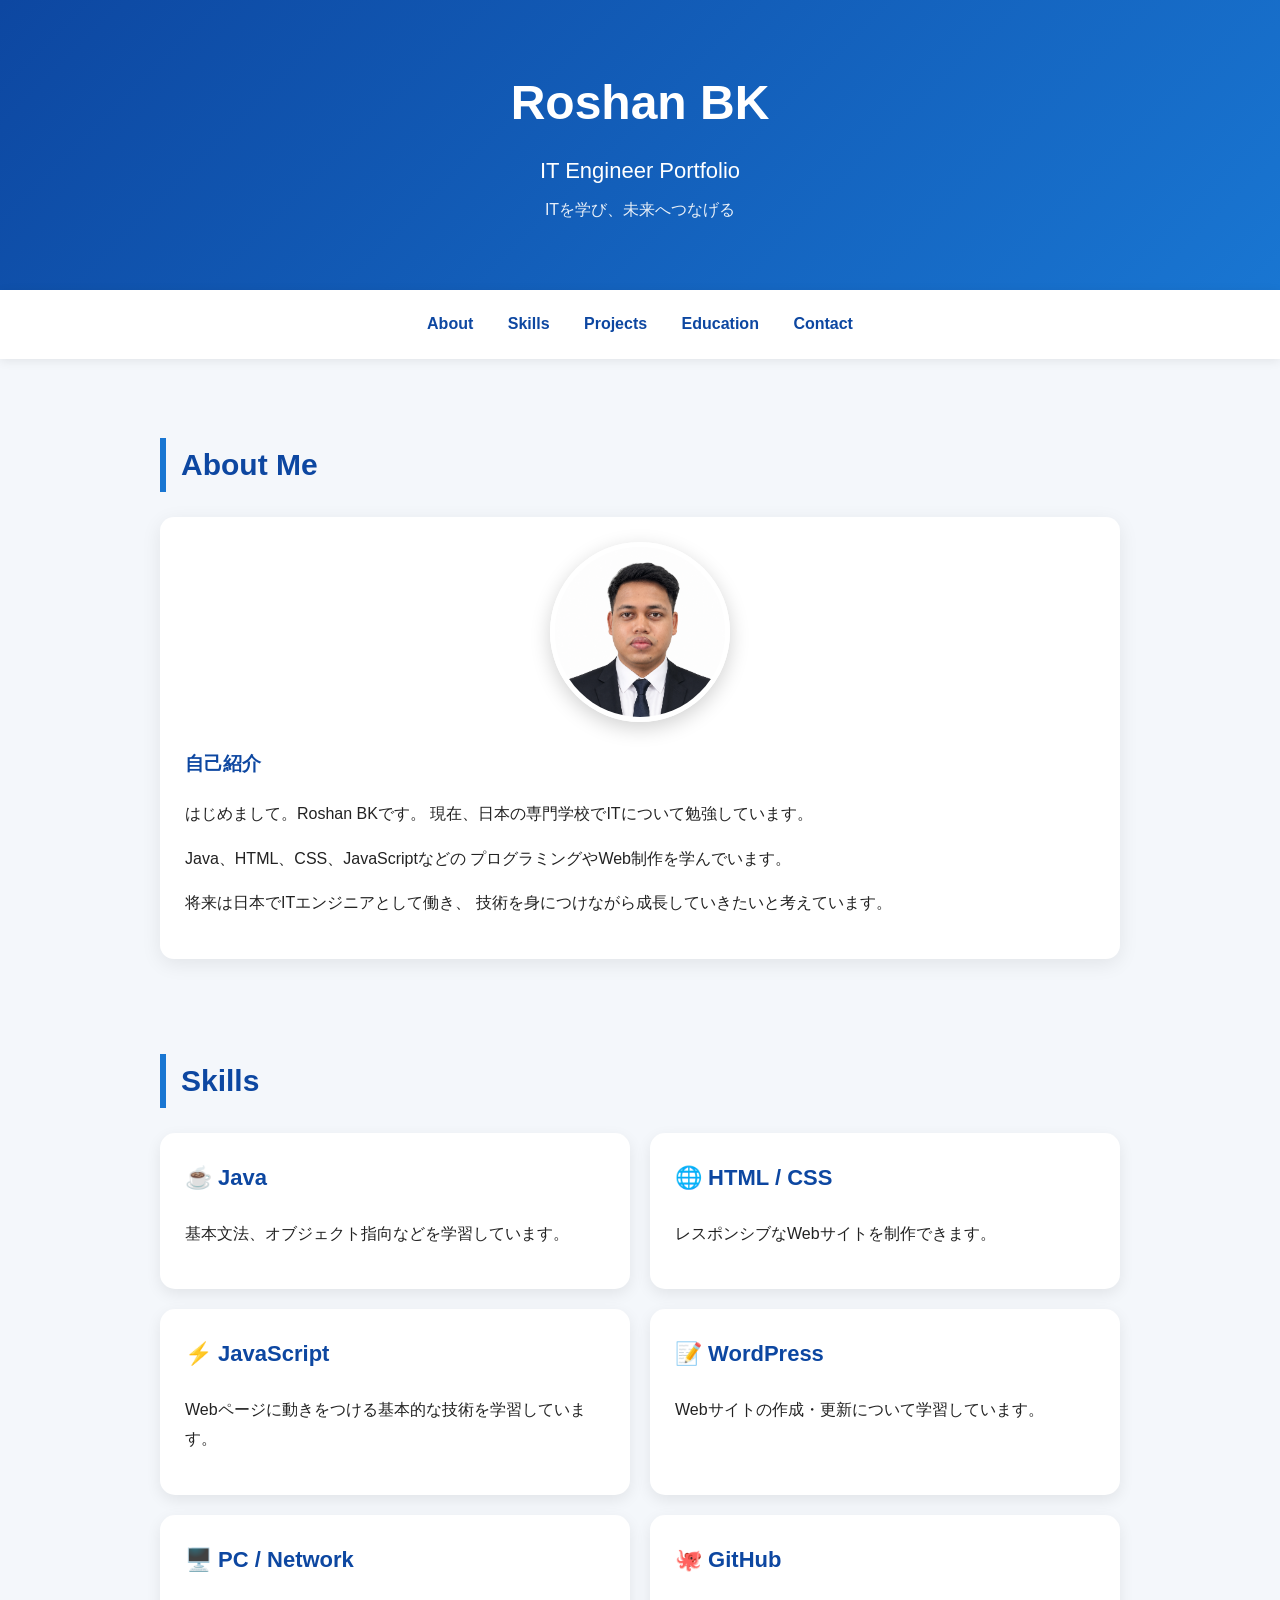
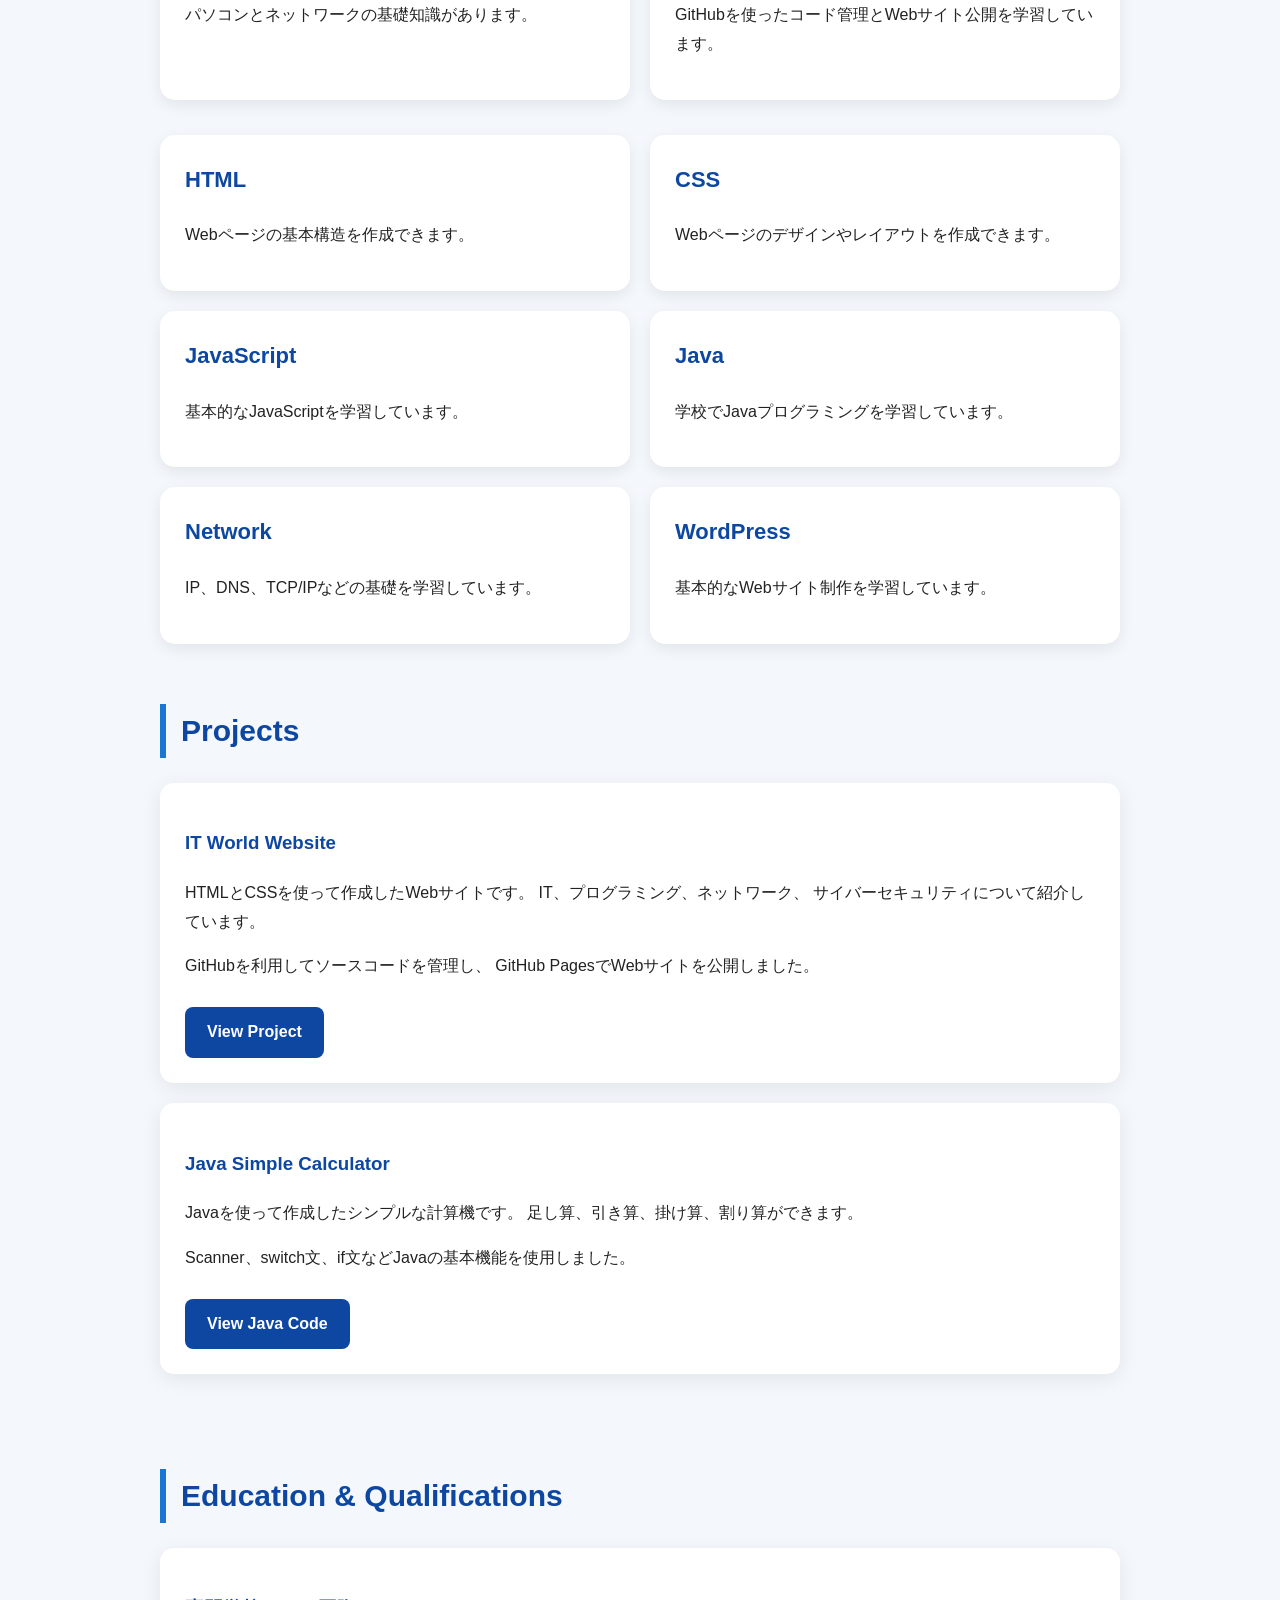
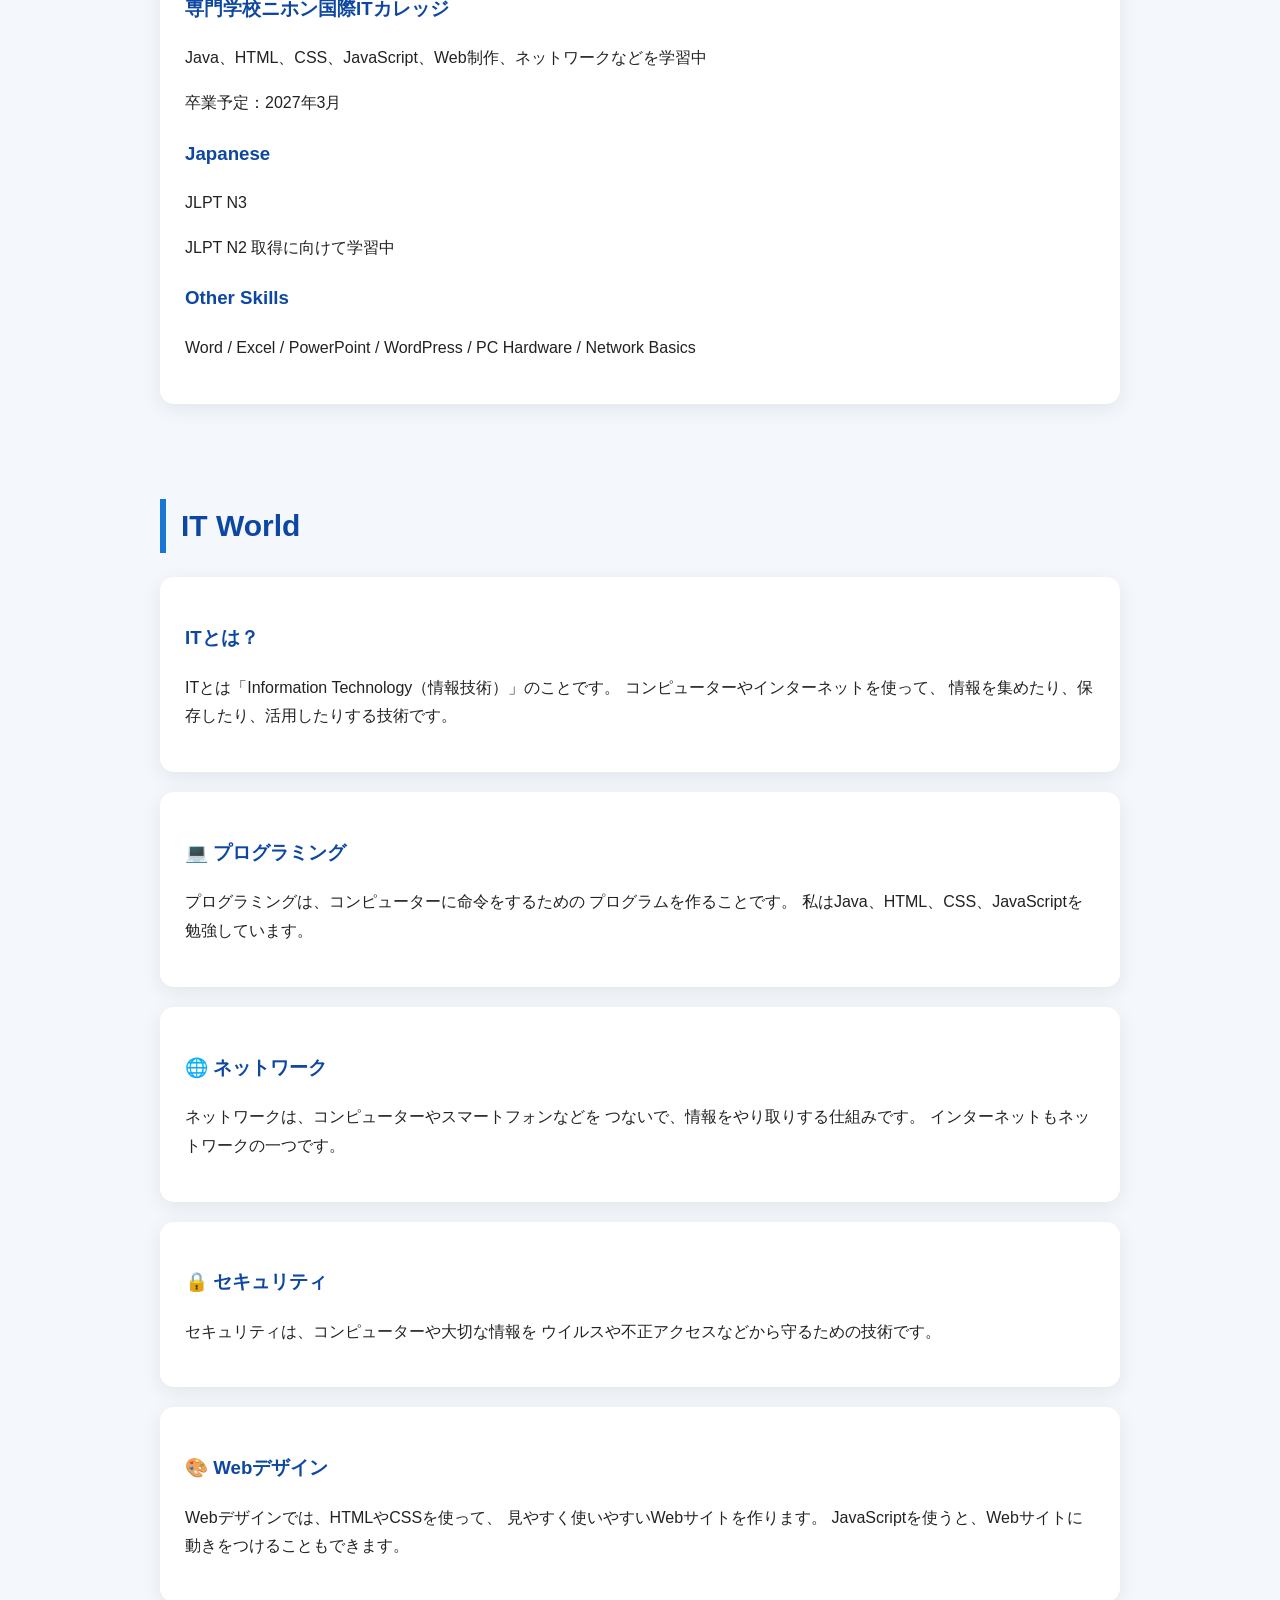
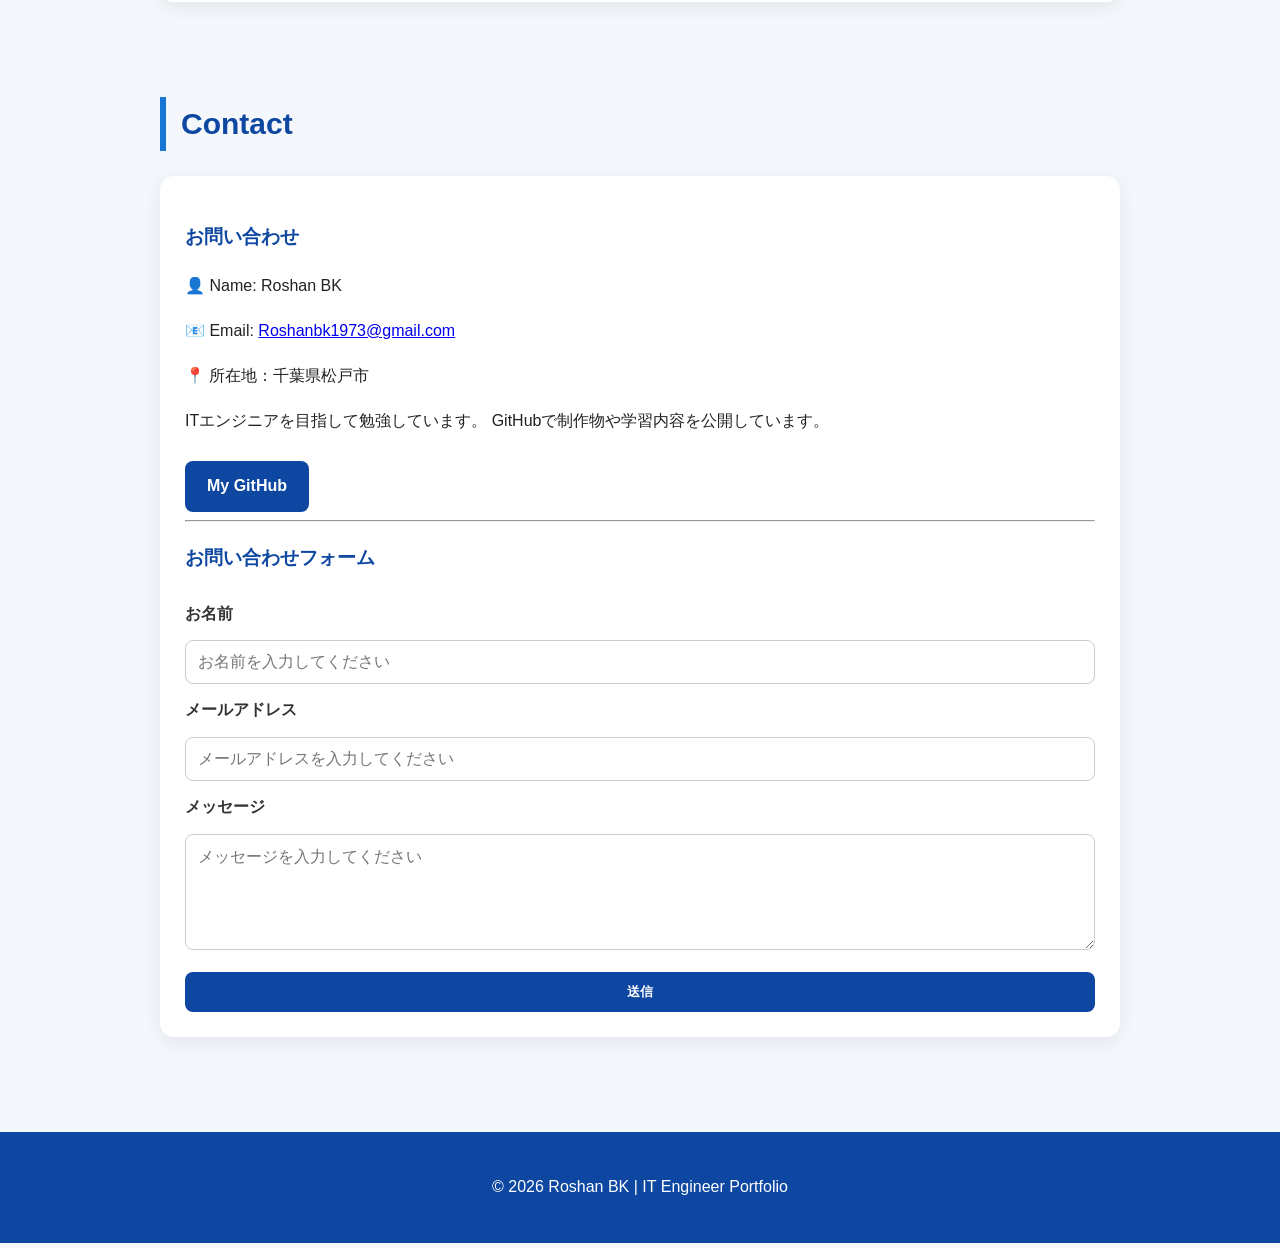
==== index.html @ ad06e983 "Add IT World section with programming and security info" ====
<!DOCTYPE html>
<html lang="ja">
<head>
    <meta charset="UTF-8">
    <meta name="viewport" content="width=device-width, initial-scale=1.0">
    <title>Roshan BK | IT Engineer Portfolio</title>
    <link rel="stylesheet" href="style.css">
</head>

<body>

<header>
    <h1>Roshan BK</h1>
    <p>IT Engineer Portfolio</p>
    <p class="tagline">ITを学び、未来へつなげる</p>
</header>

<nav>
    <a href="#about">About</a>
    <a href="#skills">Skills</a>
    <a href="#projects">Projects</a>
    <a href="#education">Education</a>
    <a href="#contact">Contact</a>
</nav>

<main>

<section id="about">
    <h2>About Me</h2>

        <div class="card">

    <img src="D27F6E46-1B31-478A-BAFC-B58C9199B82A.png"
         alt="Roshan BK"
         class="profile-photo">

    <h3>自己紹介</h3>

        <p>
            はじめまして。Roshan BKです。
            現在、日本の専門学校でITについて勉強しています。
        </p>

        <p>
            Java、HTML、CSS、JavaScriptなどの
            プログラミングやWeb制作を学んでいます。
        </p>

        <p>
            将来は日本でITエンジニアとして働き、
            技術を身につけながら成長していきたいと考えています。
        </p>
    </div>
</section>


<section id="skills">
    <h2>Skills</h2>

    <div class="skills">

        <div class="skill-card">
            <h3>☕ Java</h3>
            <p>基本文法、オブジェクト指向などを学習しています。</p>
        </div>

        <div class="skill-card">
            <h3>🌐 HTML / CSS</h3>
            <p>レスポンシブなWebサイトを制作できます。</p>
        </div>

        <div class="skill-card">
            <h3>⚡ JavaScript</h3>
            <p>Webページに動きをつける基本的な技術を学習しています。</p>
        </div>

        <div class="skill-card">
            <h3>📝 WordPress</h3>
            <p>Webサイトの作成・更新について学習しています。</p>
        </div>

        <div class="skill-card">
            <h3>🖥️ PC / Network</h3>
            <p>パソコンとネットワークの基礎知識があります。</p>
        </div>

        <div class="skill-card">
            <h3>🐙 GitHub</h3>
            <p>GitHubを使ったコード管理とWebサイト公開を学習しています。</p>
        </div>

    </div>
</section>

    <div class="skills">

        <div class="skill-card">
            <h3>HTML</h3>
            <p>Webページの基本構造を作成できます。</p>
        </div>

        <div class="skill-card">
            <h3>CSS</h3>
            <p>Webページのデザインやレイアウトを作成できます。</p>
        </div>

        <div class="skill-card">
            <h3>JavaScript</h3>
            <p>基本的なJavaScriptを学習しています。</p>
        </div>

        <div class="skill-card">
            <h3>Java</h3>
            <p>学校でJavaプログラミングを学習しています。</p>
        </div>

        <div class="skill-card">
            <h3>Network</h3>
            <p>IP、DNS、TCP/IPなどの基礎を学習しています。</p>
        </div>

        <div class="skill-card">
            <h3>WordPress</h3>
            <p>基本的なWebサイト制作を学習しています。</p>
        </div>

    </div>
</section>


<section id="projects">
    <h2>Projects</h2>

    <div class="card">
        <h3>IT World Website</h3>

        <p>
            HTMLとCSSを使って作成したWebサイトです。
            IT、プログラミング、ネットワーク、
            サイバーセキュリティについて紹介しています。
        </p>

        <p>
            GitHubを利用してソースコードを管理し、
            GitHub PagesでWebサイトを公開しました。
        </p>

        <a class="button"
           href="https://roshanbk1973.github.io/IT-WORLD-/"
           target="_blank">
           View Project
        </a>
    </div>
    <div class="card">
    <h3>Java Simple Calculator</h3>

    <p>
        Javaを使って作成したシンプルな計算機です。
        足し算、引き算、掛け算、割り算ができます。
    </p>

    <p>
        Scanner、switch文、if文などJavaの基本機能を使用しました。
    </p>

    <a class="button"
       href="https://github.com/Roshanbk1973/IT-WORLD-/blob/main/SimpleCalculator.java"
       target="_blank">
        View Java Code
    </a>
</div>
</section>


<section id="education">
    <h2>Education & Qualifications</h2>

    <div class="card">

        <h3>専門学校ニホン国際ITカレッジ</h3>

        <p>
            Java、HTML、CSS、JavaScript、Web制作、ネットワークなどを学習中
        </p>

        <p>
            卒業予定：2027年3月
        </p>

        <h3>Japanese</h3>

        <p>JLPT N3</p>
       <p>JLPT N2 取得に向けて学習中</p>

        <h3>Other Skills</h3>

        <p>
            Word / Excel / PowerPoint / WordPress / PC Hardware / Network Basics
        </p>

    </div>
</section>

<section id="it-world">
    <h2>IT World</h2>

    <div class="card">
        <h3>ITとは？</h3>
        <p>
            ITとは「Information Technology（情報技術）」のことです。
            コンピューターやインターネットを使って、
            情報を集めたり、保存したり、活用したりする技術です。
        </p>
    </div>

    <div class="card">
        <h3>💻 プログラミング</h3>
        <p>
            プログラミングは、コンピューターに命令をするための
            プログラムを作ることです。
            私はJava、HTML、CSS、JavaScriptを勉強しています。
        </p>
    </div>

    <div class="card">
        <h3>🌐 ネットワーク</h3>
        <p>
            ネットワークは、コンピューターやスマートフォンなどを
            つないで、情報をやり取りする仕組みです。
            インターネットもネットワークの一つです。
        </p>
    </div>

    <div class="card">
        <h3>🔒 セキュリティ</h3>
        <p>
            セキュリティは、コンピューターや大切な情報を
            ウイルスや不正アクセスなどから守るための技術です。
        </p>
    </div>

    <div class="card">
        <h3>🎨 Webデザイン</h3>
        <p>
            Webデザインでは、HTMLやCSSを使って、
            見やすく使いやすいWebサイトを作ります。
            JavaScriptを使うと、Webサイトに動きをつけることもできます。
        </p>
    </div>
</section>
<section id="contact">
    <h2>Contact</h2>

    <div class="card">
        <h3>お問い合わせ</h3>

        <p>👤 Name: Roshan BK</p>

        <p>
            📧 Email:
            <a href="mailto:Roshanbk1973@gmail.com">
                Roshanbk1973@gmail.com
            </a>
        </p>

        <p>📍 所在地：千葉県松戸市</p>

        <p>
            ITエンジニアを目指して勉強しています。
            GitHubで制作物や学習内容を公開しています。
        </p>

        <a href="https://github.com/Roshanbk1973"
           target="_blank"
           class="button">
            My GitHub
        </a>
        <hr>

<h3>お問い合わせフォーム</h3>

<form class="contact-form">

    <label for="name">お名前</label>
    <input type="text"
           id="name"
           placeholder="お名前を入力してください">

    <label for="email">メールアドレス</label>
    <input type="email"
           id="email"
           placeholder="メールアドレスを入力してください">

    <label for="message">メッセージ</label>
    <textarea id="message"
              rows="5"
              placeholder="メッセージを入力してください"></textarea>

    <button type="submit" class="button">送信</button>

</form>

</div>
</section>

</main>

<footer>
    <p>© 2026 Roshan BK | IT Engineer Portfolio</p>
</footer>

<script src="script.js"></script>

</body>
</html>
---- style.css ----
* {
    box-sizing: border-box;
    scroll-behavior: smooth;
}

body {
    margin: 0;
    font-family: Arial, "Noto Sans JP", sans-serif;
    background: #f4f7fb;
    color: #222;
    line-height: 1.8;
}

/* Header */
header {
    background: linear-gradient(135deg, #0d47a1, #1976d2);
    color: white;
    text-align: center;
    padding: 60px 20px;
}

header h1 {
    margin: 0;
    font-size: 48px;
}

header p {
    margin: 5px 0;
    font-size: 22px;
}

header .tagline {
    font-size: 16px;
    opacity: 0.9;
}

/* Navigation */
nav {
    background: #ffffff;
    text-align: center;
    padding: 15px 10px;
    position: sticky;
    top: 0;
    z-index: 100;
    box-shadow: 0 2px 10px rgba(0,0,0,0.08);
}

nav a {
    color: #0d47a1;
    text-decoration: none;
    font-weight: bold;
    margin: 5px 15px;
    display: inline-block;
}

nav a:hover {
    color: #1976d2;
}

/* Main */
main {
    max-width: 1000px;
    margin: auto;
    padding: 20px;
}

section {
    padding: 35px 0;
}

h2 {
    color: #0d47a1;
    border-left: 6px solid #1976d2;
    padding-left: 15px;
    font-size: 30px;
}

/* Cards */
.card {
    background: white;
    padding: 25px;
    border-radius: 14px;
    box-shadow: 0 5px 20px rgba(0,0,0,0.08);
    margin-top: 20px;
}

.card h3 {
    color: #0d47a1;
}

/* Skills */
.skills {
    display: grid;
    grid-template-columns: repeat(3, 1fr);
    gap: 20px;
}

.skill-card {
    background: white;
    padding: 25px 20px;
    border-radius: 14px;
    box-shadow: 0 5px 20px rgba(0,0,0,0.08);
    transition: 0.3s;
}

.skill-card:hover {
    transform: translateY(-5px);
}

.skill-card h3 {
    color: #1976d2;
    margin-top: 0;
}

/* Buttons */
.button {
    display: inline-block;
    background: #0d47a1;
    color: white;
    text-decoration: none;
    padding: 11px 22px;
    border-radius: 8px;
    margin-top: 10px;
    font-weight: bold;
}

.button:hover {
    background: #1976d2;
}

/* Footer */
footer {
    background: #0d47a1;
    color: white;
    text-align: center;
    padding: 25px 15px;
    margin-top: 40px;
}

/* Mobile */
@media (max-width: 700px) {

    header {
        padding: 45px 15px;
    }

    header h1 {
        font-size: 38px;
    }

    header p {
        font-size: 18px;
    }

    nav a {
        margin: 4px 7px;
        font-size: 14px;
    }

    main {
        padding: 15px;
    }

    h2 {
        font-size: 25px;
    }

    .skills {
        grid-template-columns: 1fr;
    }

    .card,
    .skill-card {
        padding: 20px;
    }
}
.profile-photo {
    width: 180px;
    height: 180px;
    object-fit: cover;
    object-position: center 25%;
    border-radius: 50%;
    display: block;
    margin: 0 auto 25px;
    border: 5px solid white;
    box-shadow: 0 6px 20px rgba(0, 0, 0, 0.18);
}
/* Skills Professional Design */
.skills {
    display: grid;
    grid-template-columns: repeat(2, 1fr);
    gap: 20px;
}

.skill-card {
    background: white;
    padding: 25px;
    border-radius: 15px;
    box-shadow: 0 5px 15px rgba(0,0,0,0.08);
    transition: 0.3s;
}

.skill-card h3 {
    color: #0d47a1;
    margin-top: 0;
    font-size: 22px;
}

.skill-card:hover {
    transform: translateY(-5px);
}

@media (max-width: 600px) {
    .skills {
        grid-template-columns: 1fr;
    }
}
/* ===== Contact Form ===== */

.contact-form {
    margin-top: 25px;
    display: flex;
    flex-direction: column;
    gap: 12px;
}

.contact-form label {
    font-weight: bold;
    color: #333;
}

.contact-form input,
.contact-form textarea {
    width: 100%;
    padding: 12px;
    border: 1px solid #ccc;
    border-radius: 8px;
    font-size: 16px;
    box-sizing: border-box;
}

.contact-form input:focus,
.contact-form textarea:focus {
    outline: none;
    border-color: #0077cc;
}

.contact-form textarea {
    resize: vertical;
}

.contact-form button {
    border: none;
    cursor: pointer;
    margin-top: 10px;
}

/* Smartphone */
@media (max-width: 600px) {
    .contact-form input,
    .contact-form textarea {
        font-size: 16px;
    }

    .contact-form button {
        width: 100%;
    }
}
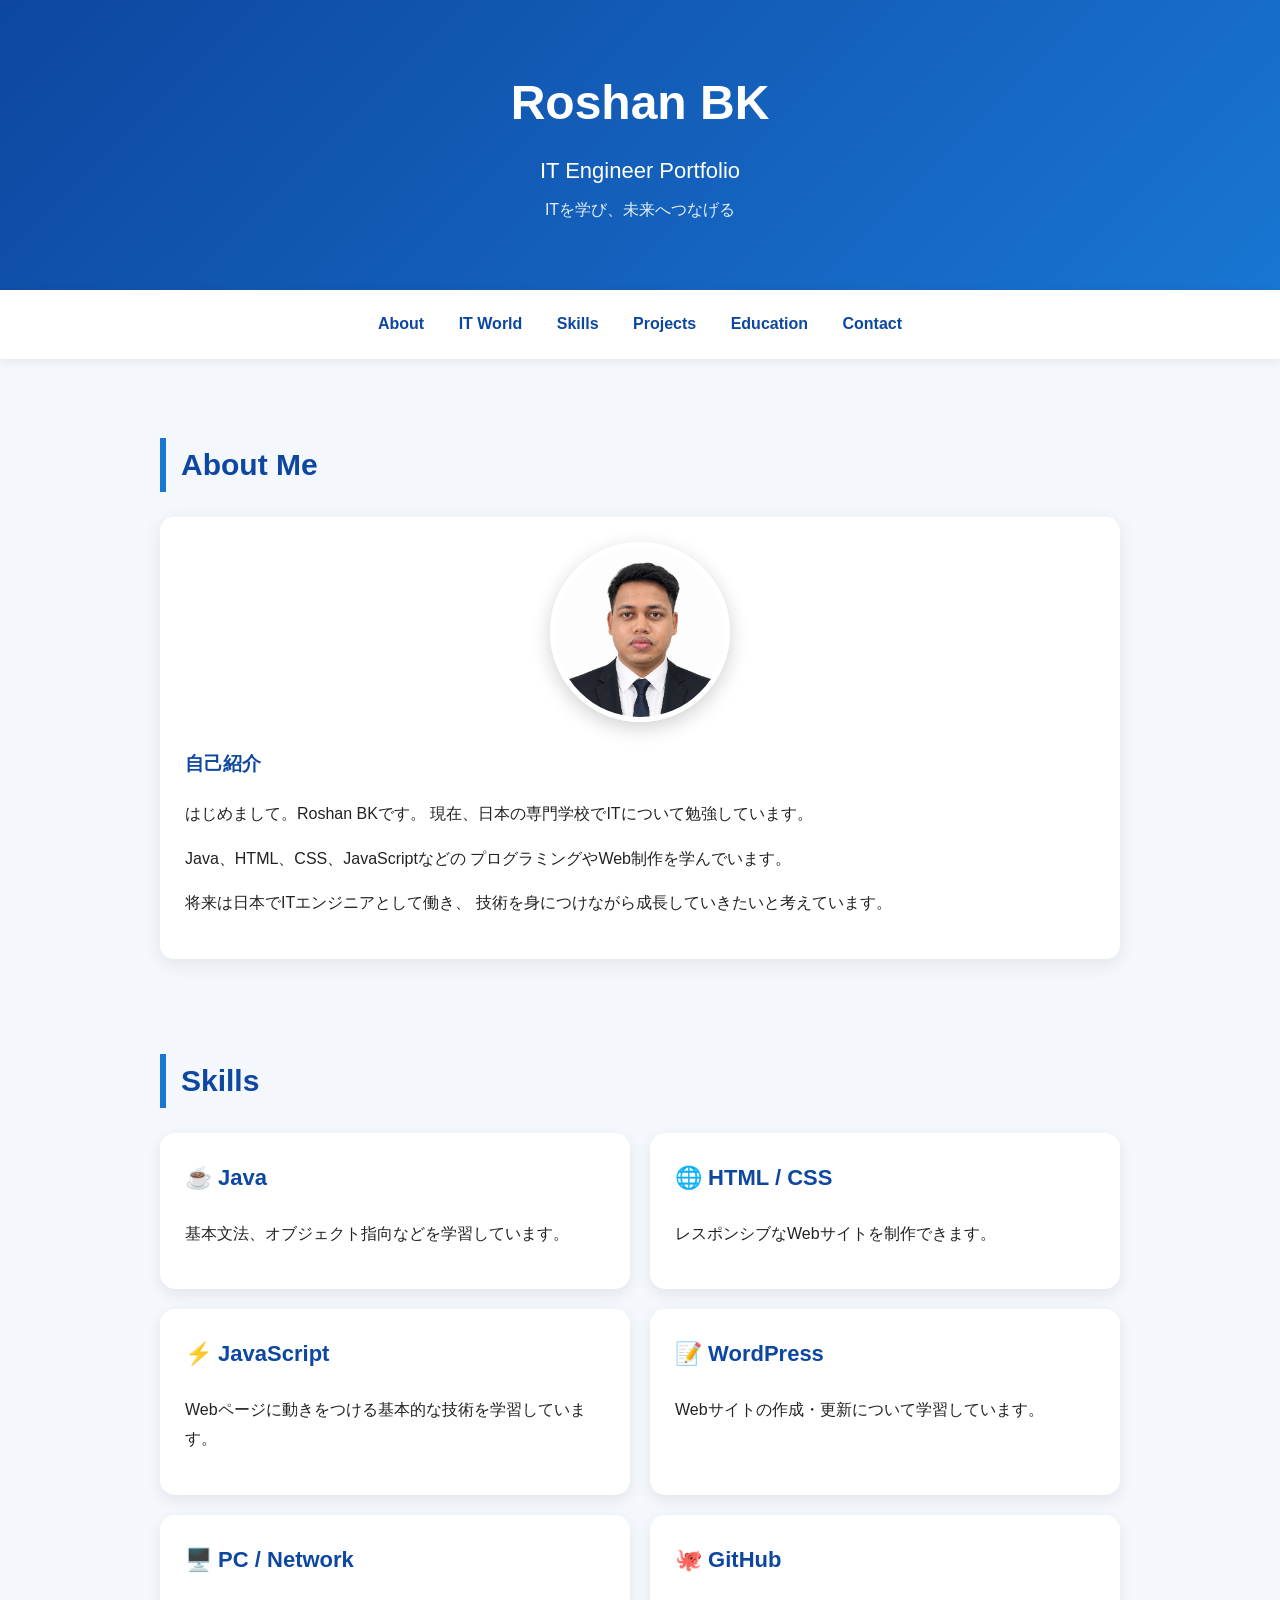
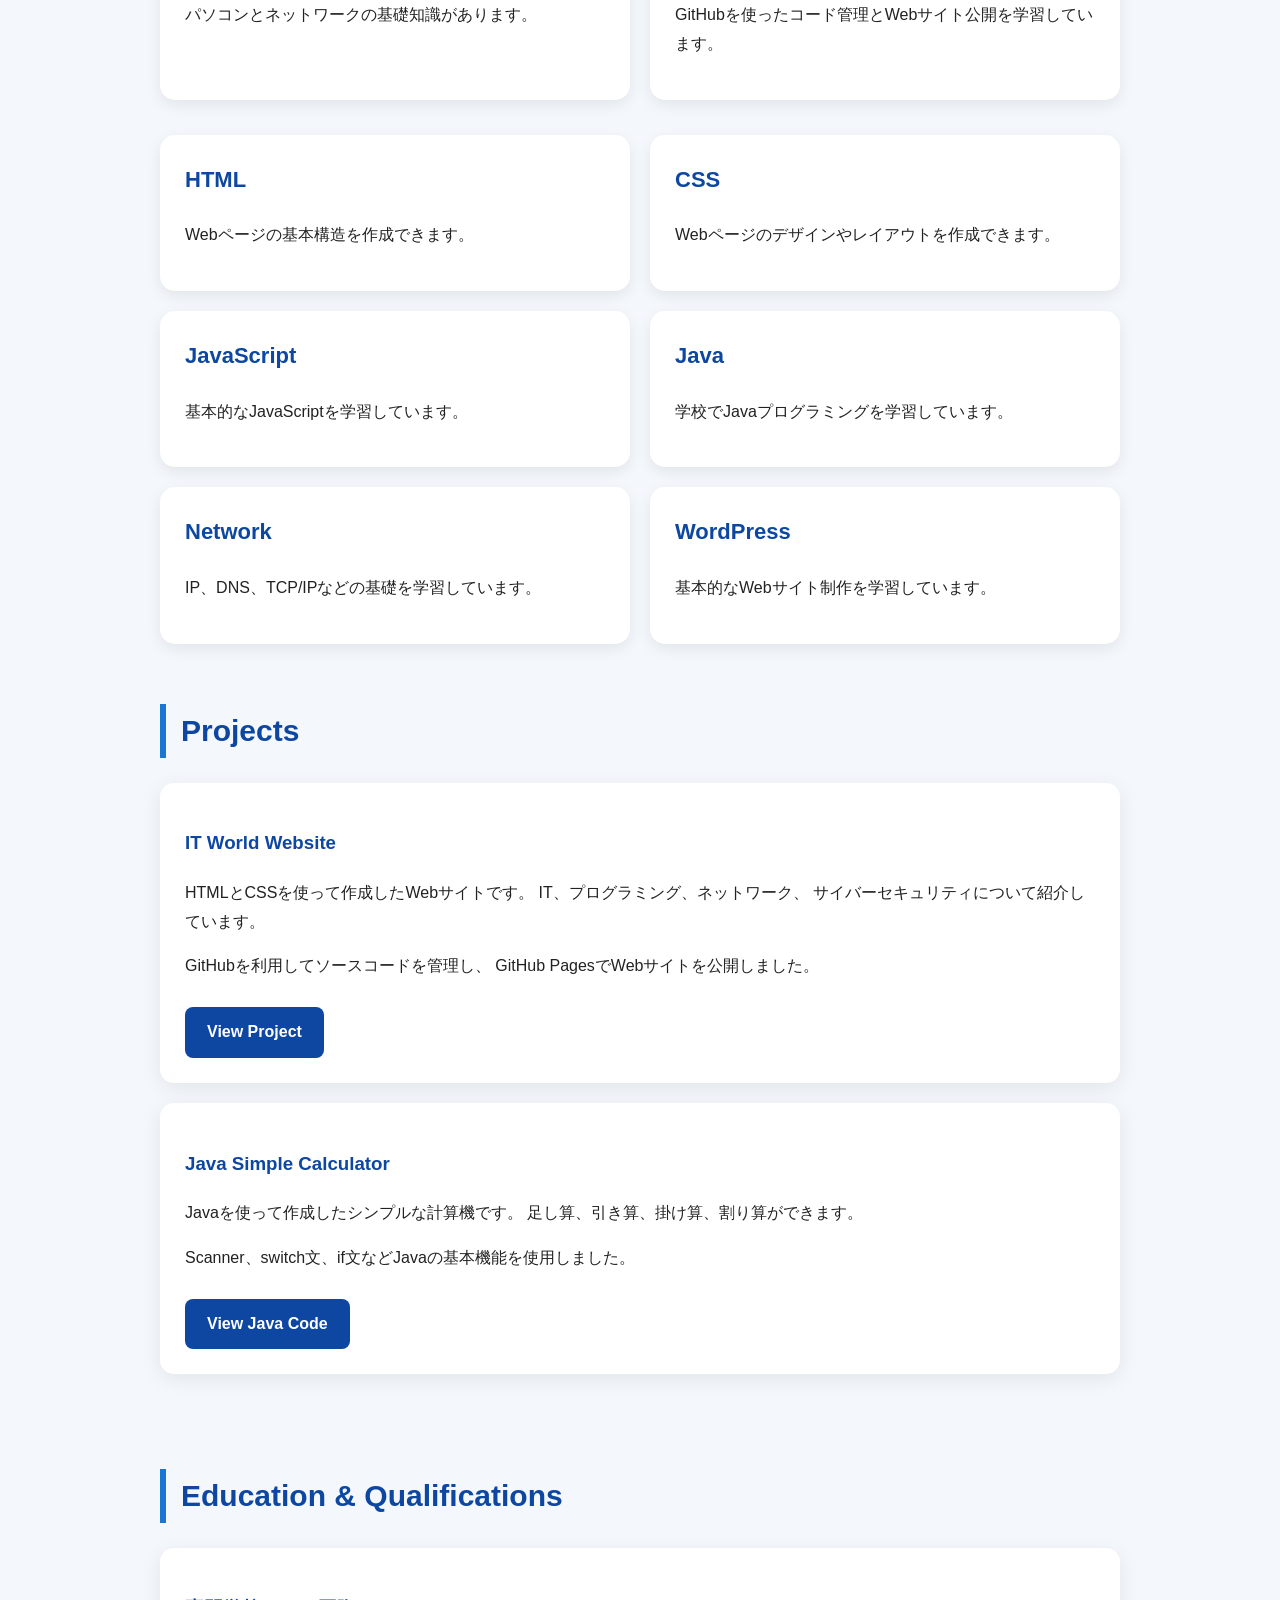
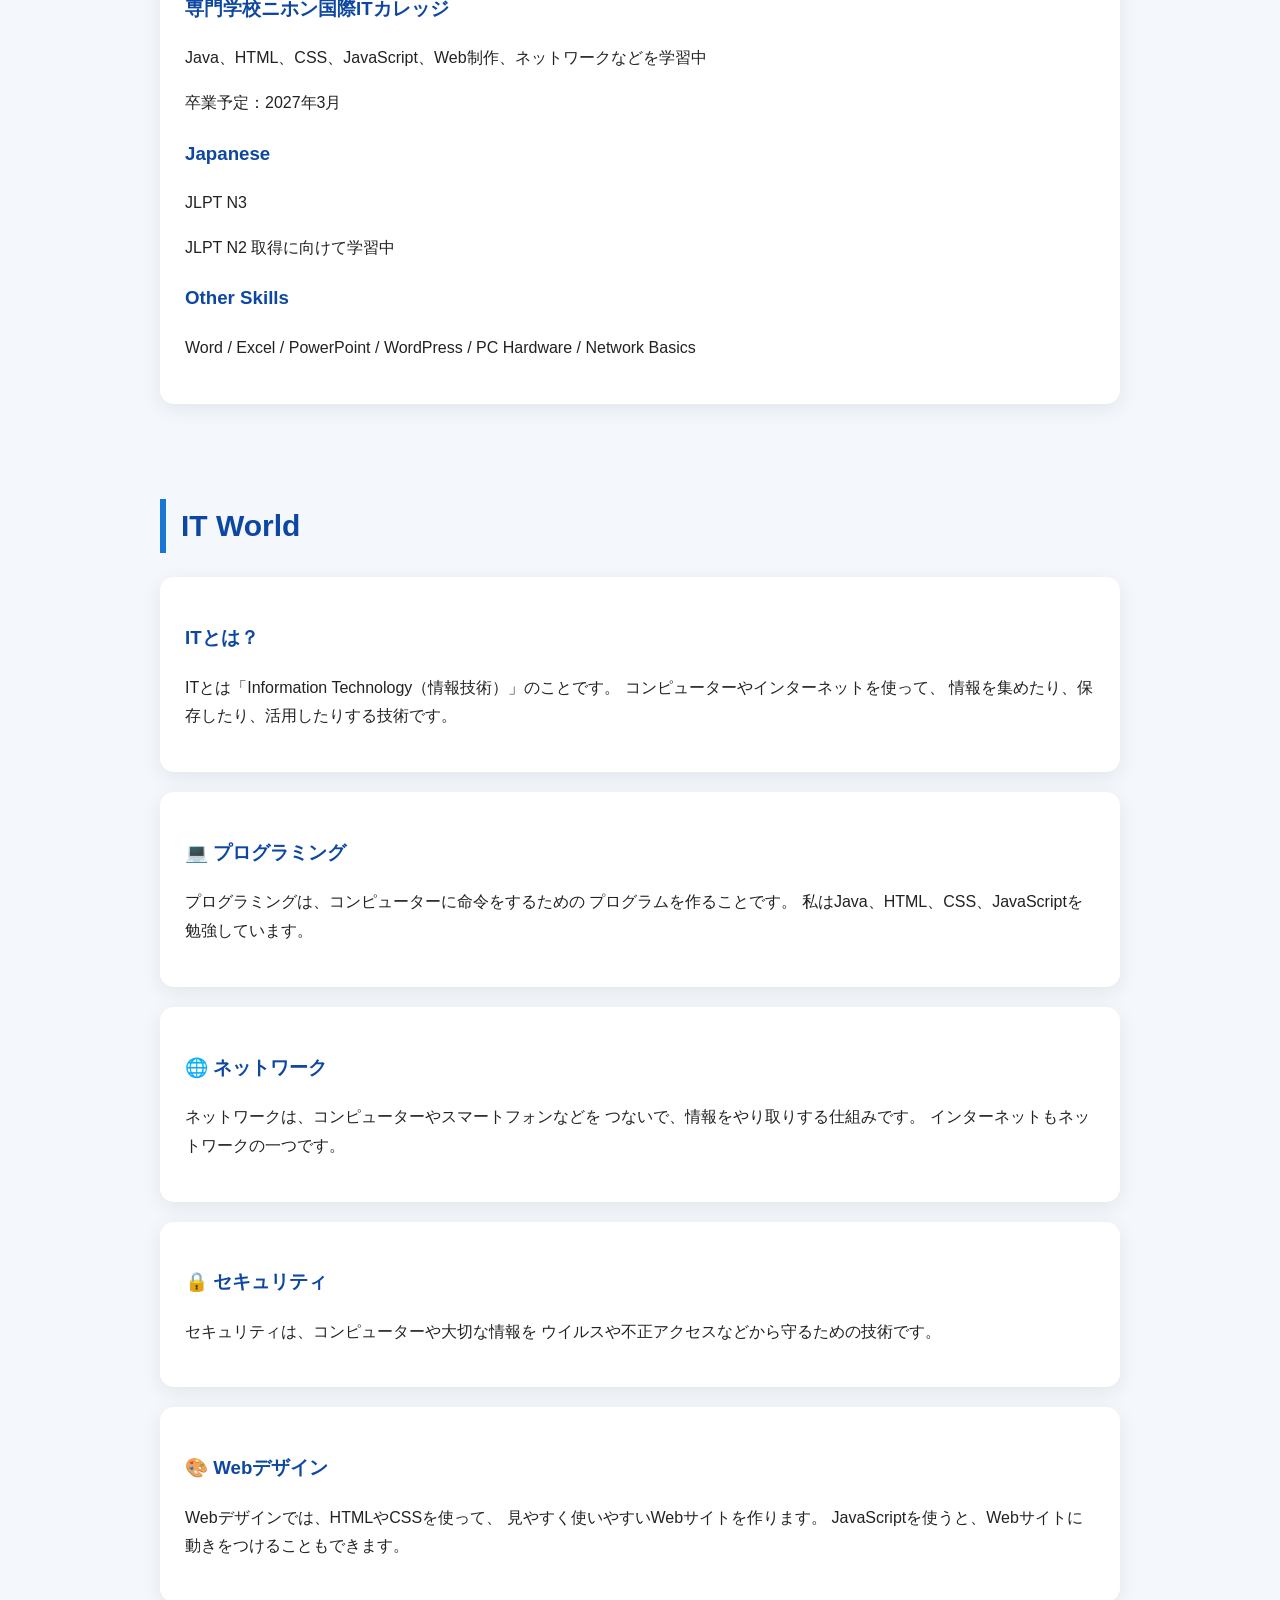
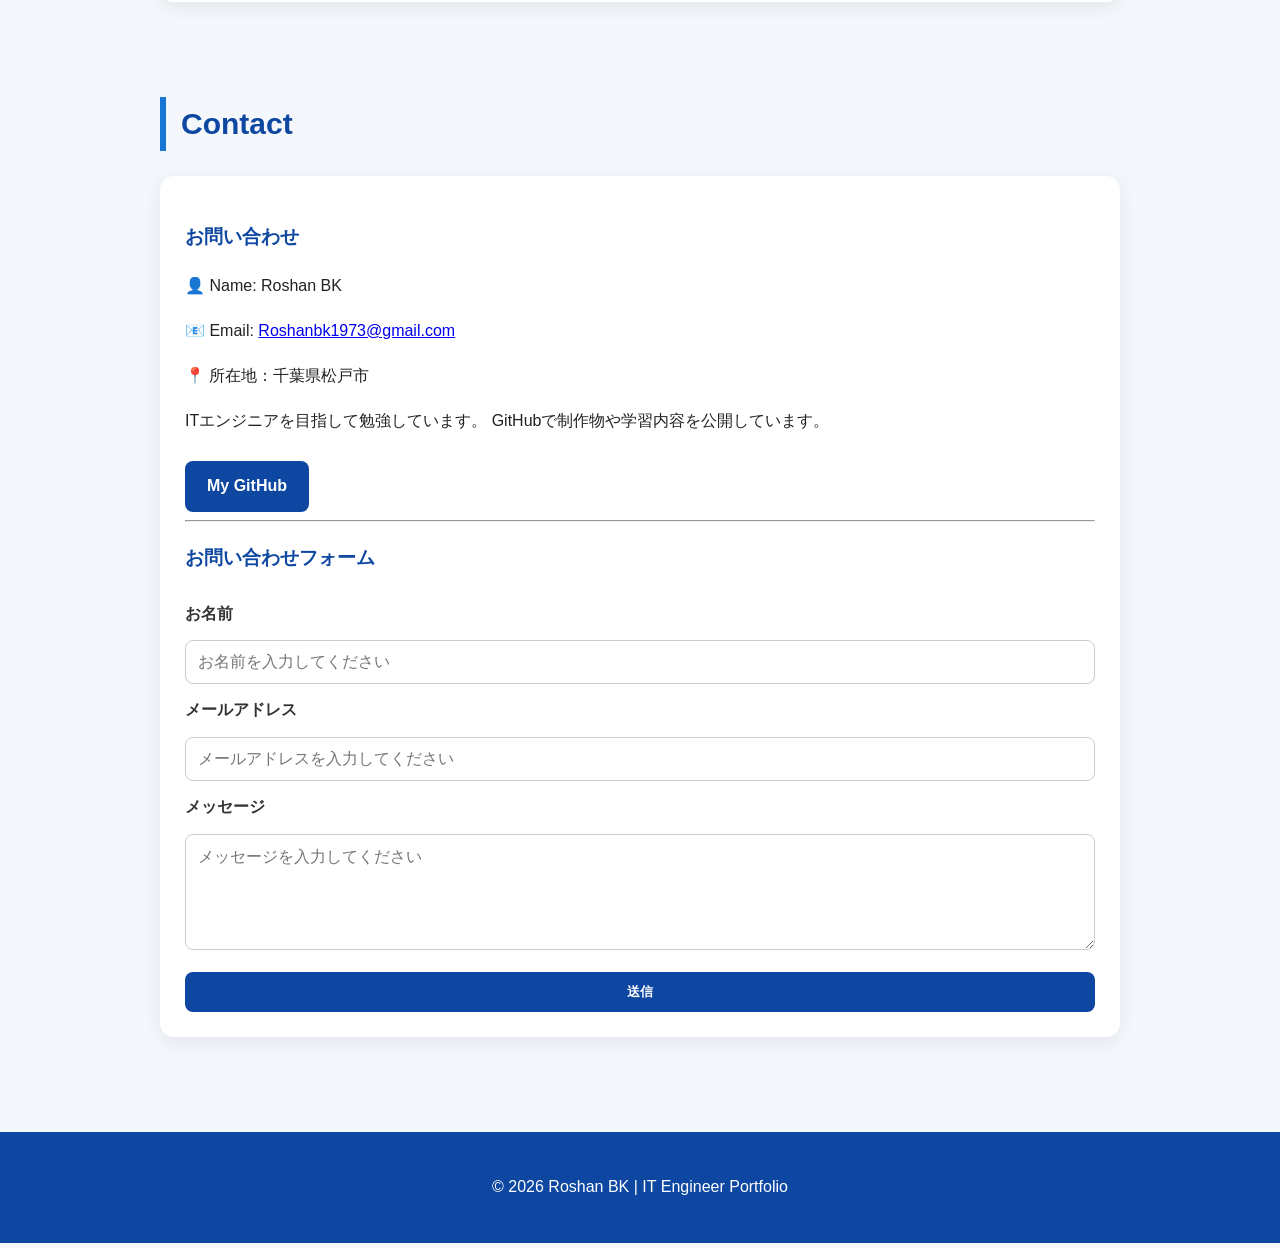
==== commit 47eb8ee6: "Update index.html" ====
--- a/index.html
+++ b/index.html
@@ -17,6 +17,7 @@
 
 <nav>
     <a href="#about">About</a>
+    <a href="#it-world">IT World</a>
     <a href="#skills">Skills</a>
     <a href="#projects">Projects</a>
     <a href="#education">Education</a>
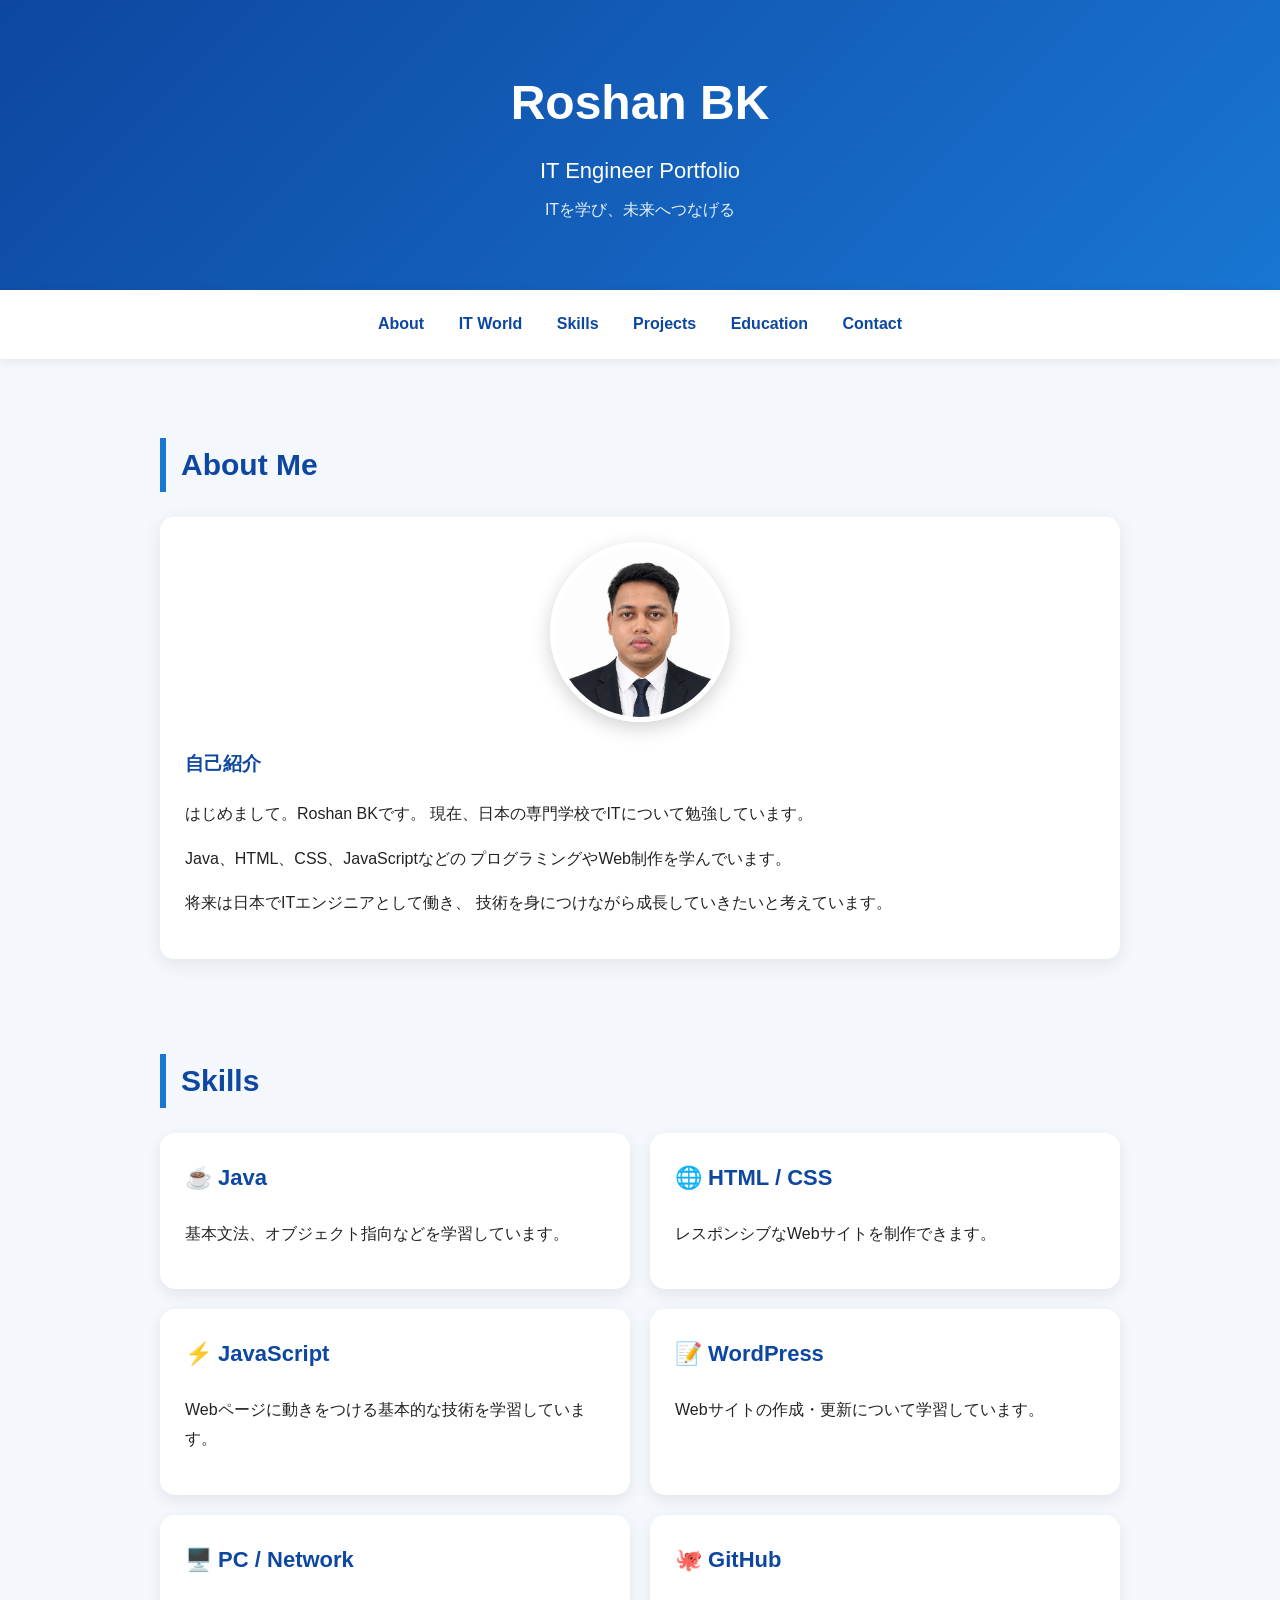
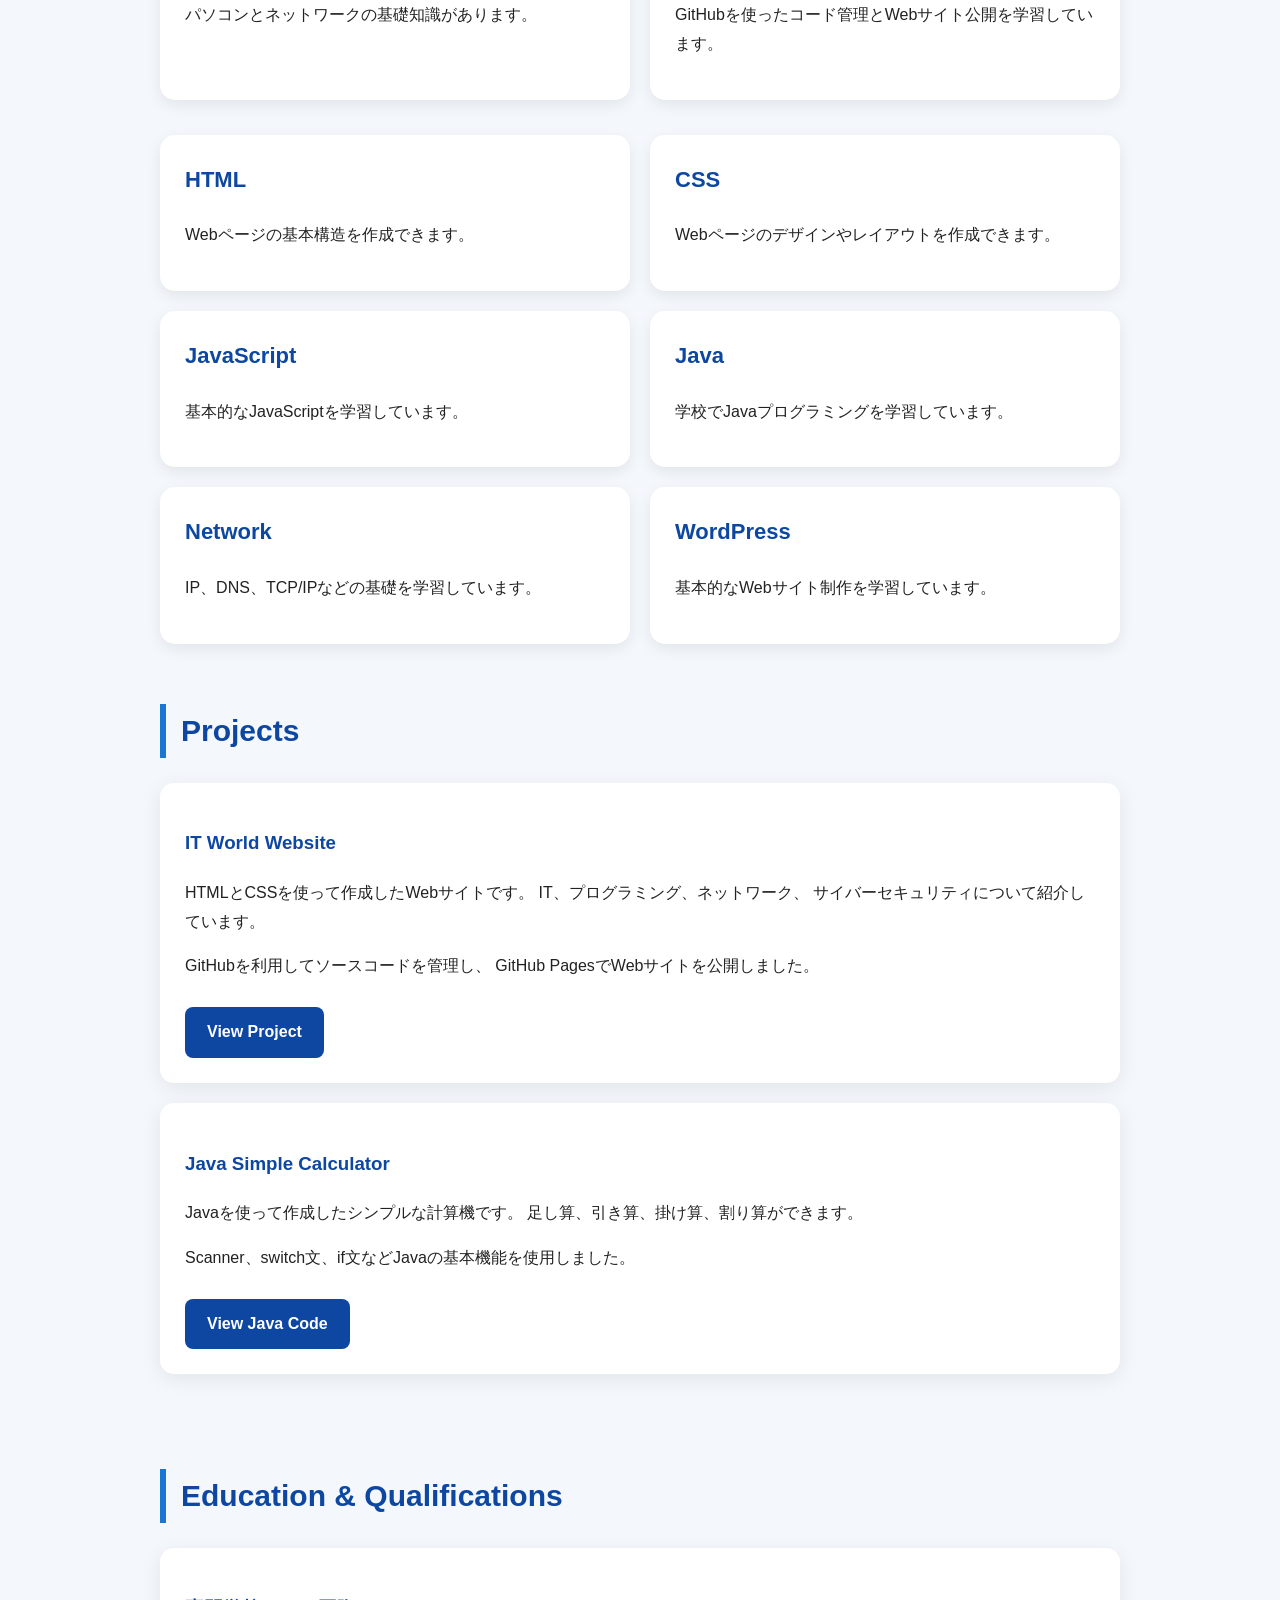
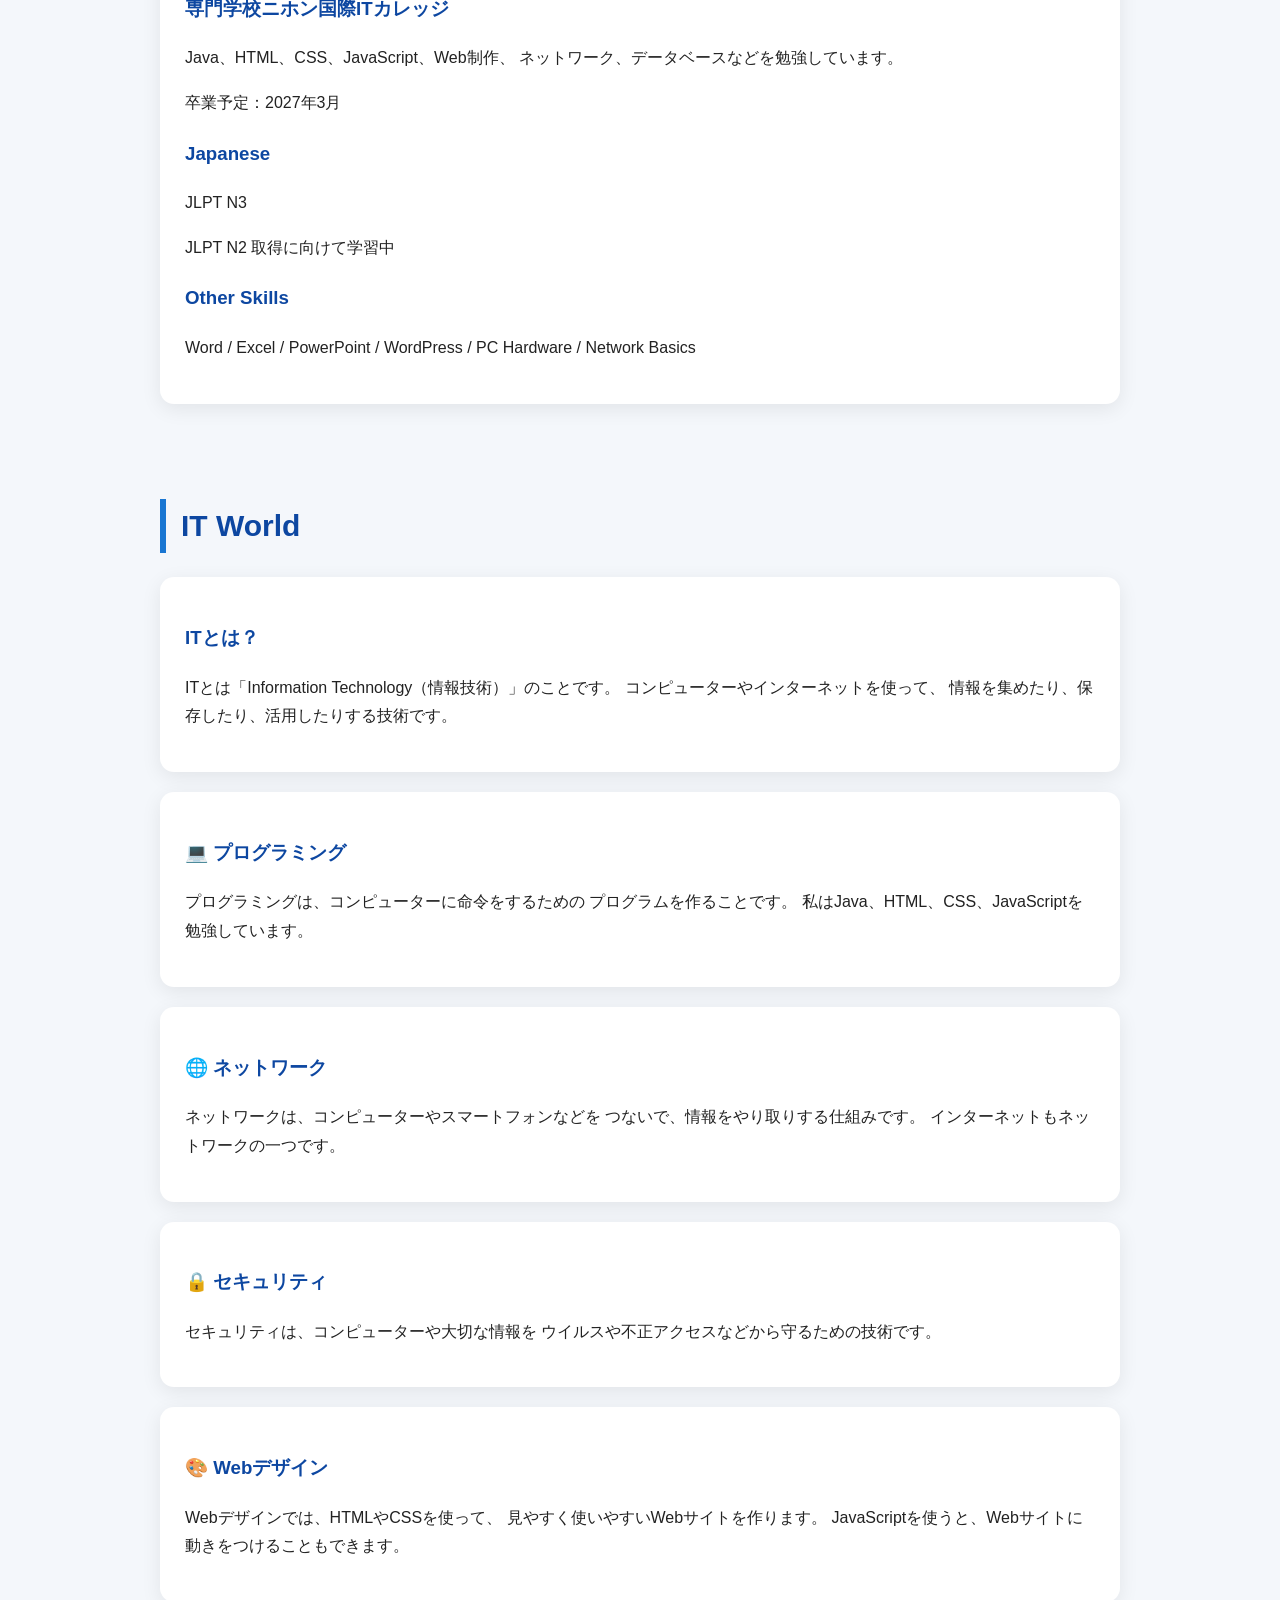
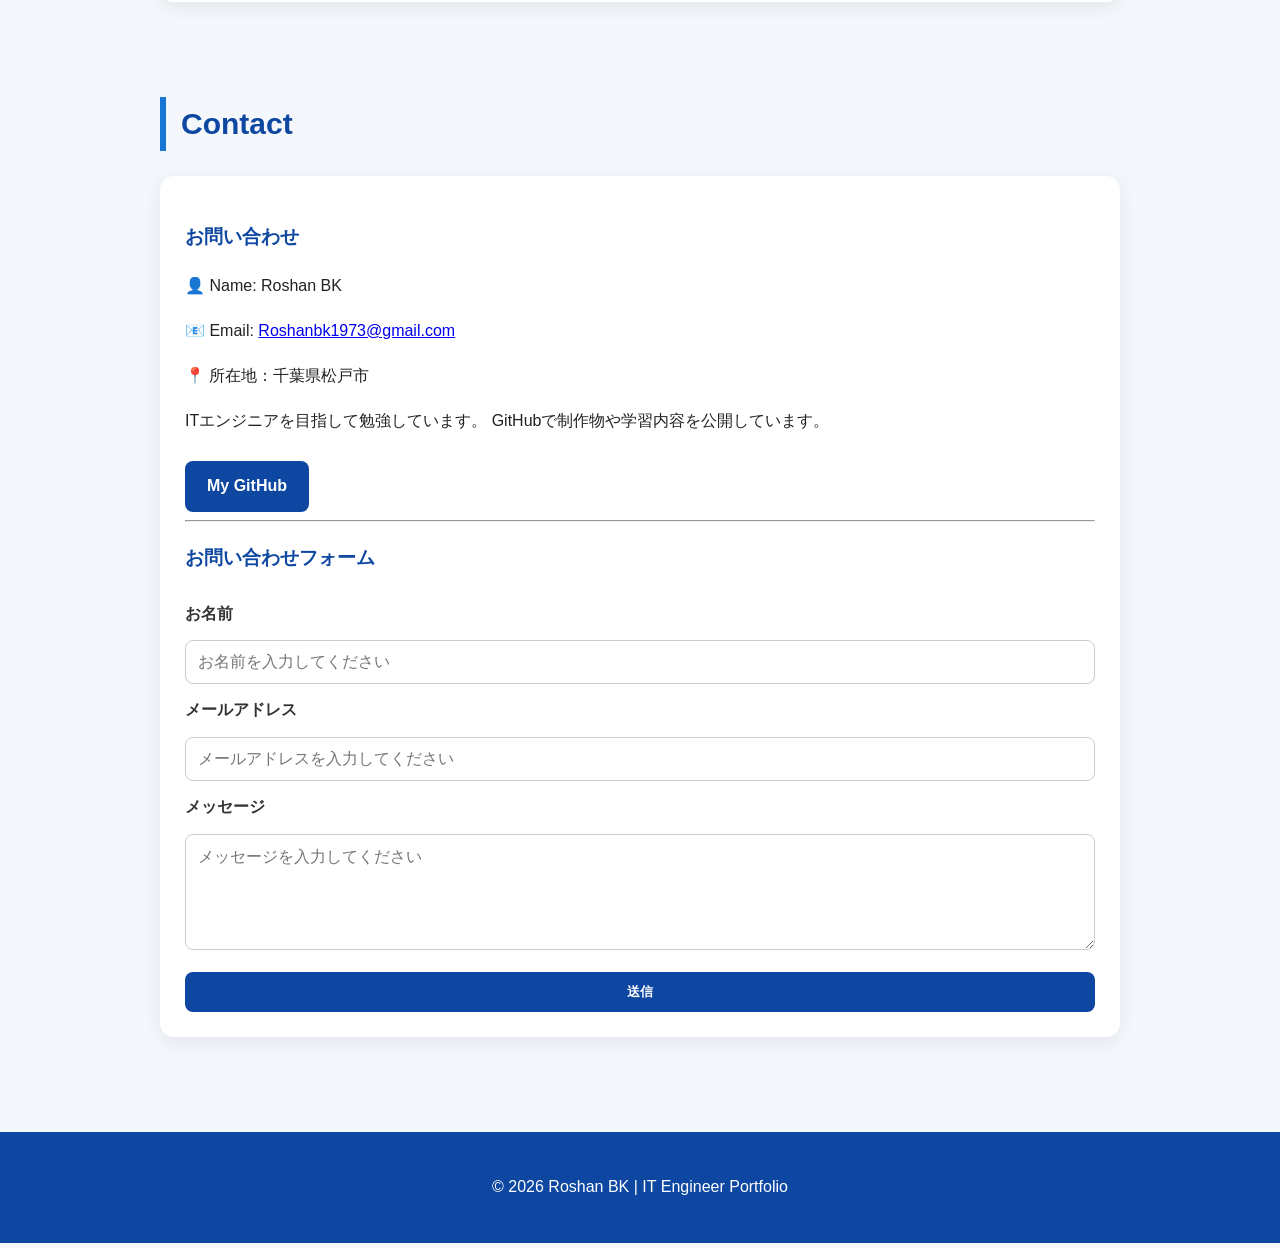
==== commit b60f04b3: "Update index.html" ====
--- a/index.html
+++ b/index.html
@@ -181,8 +181,9 @@
         <h3>専門学校ニホン国際ITカレッジ</h3>
 
         <p>
-            Java、HTML、CSS、JavaScript、Web制作、ネットワークなどを学習中
-        </p>
+    Java、HTML、CSS、JavaScript、Web制作、
+    ネットワーク、データベースなどを勉強しています。
+</p>
 
         <p>
             卒業予定：2027年3月
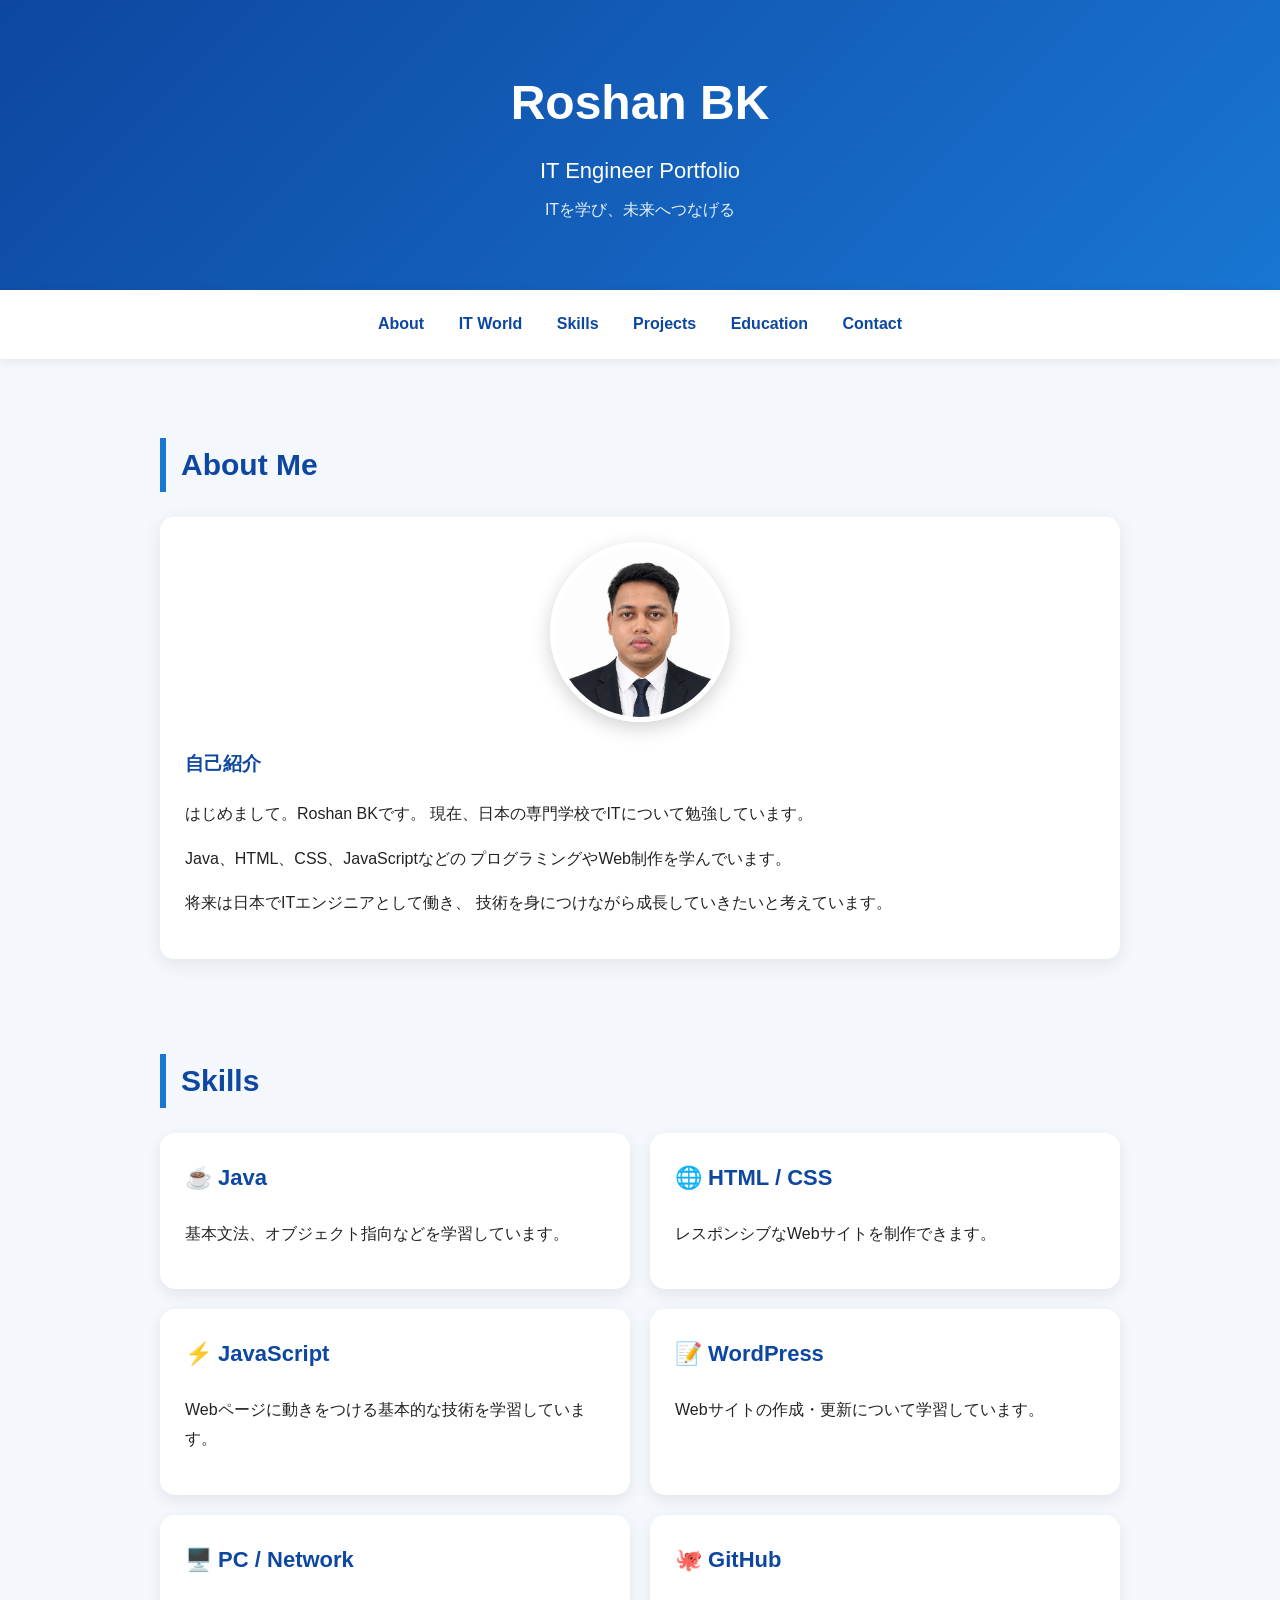
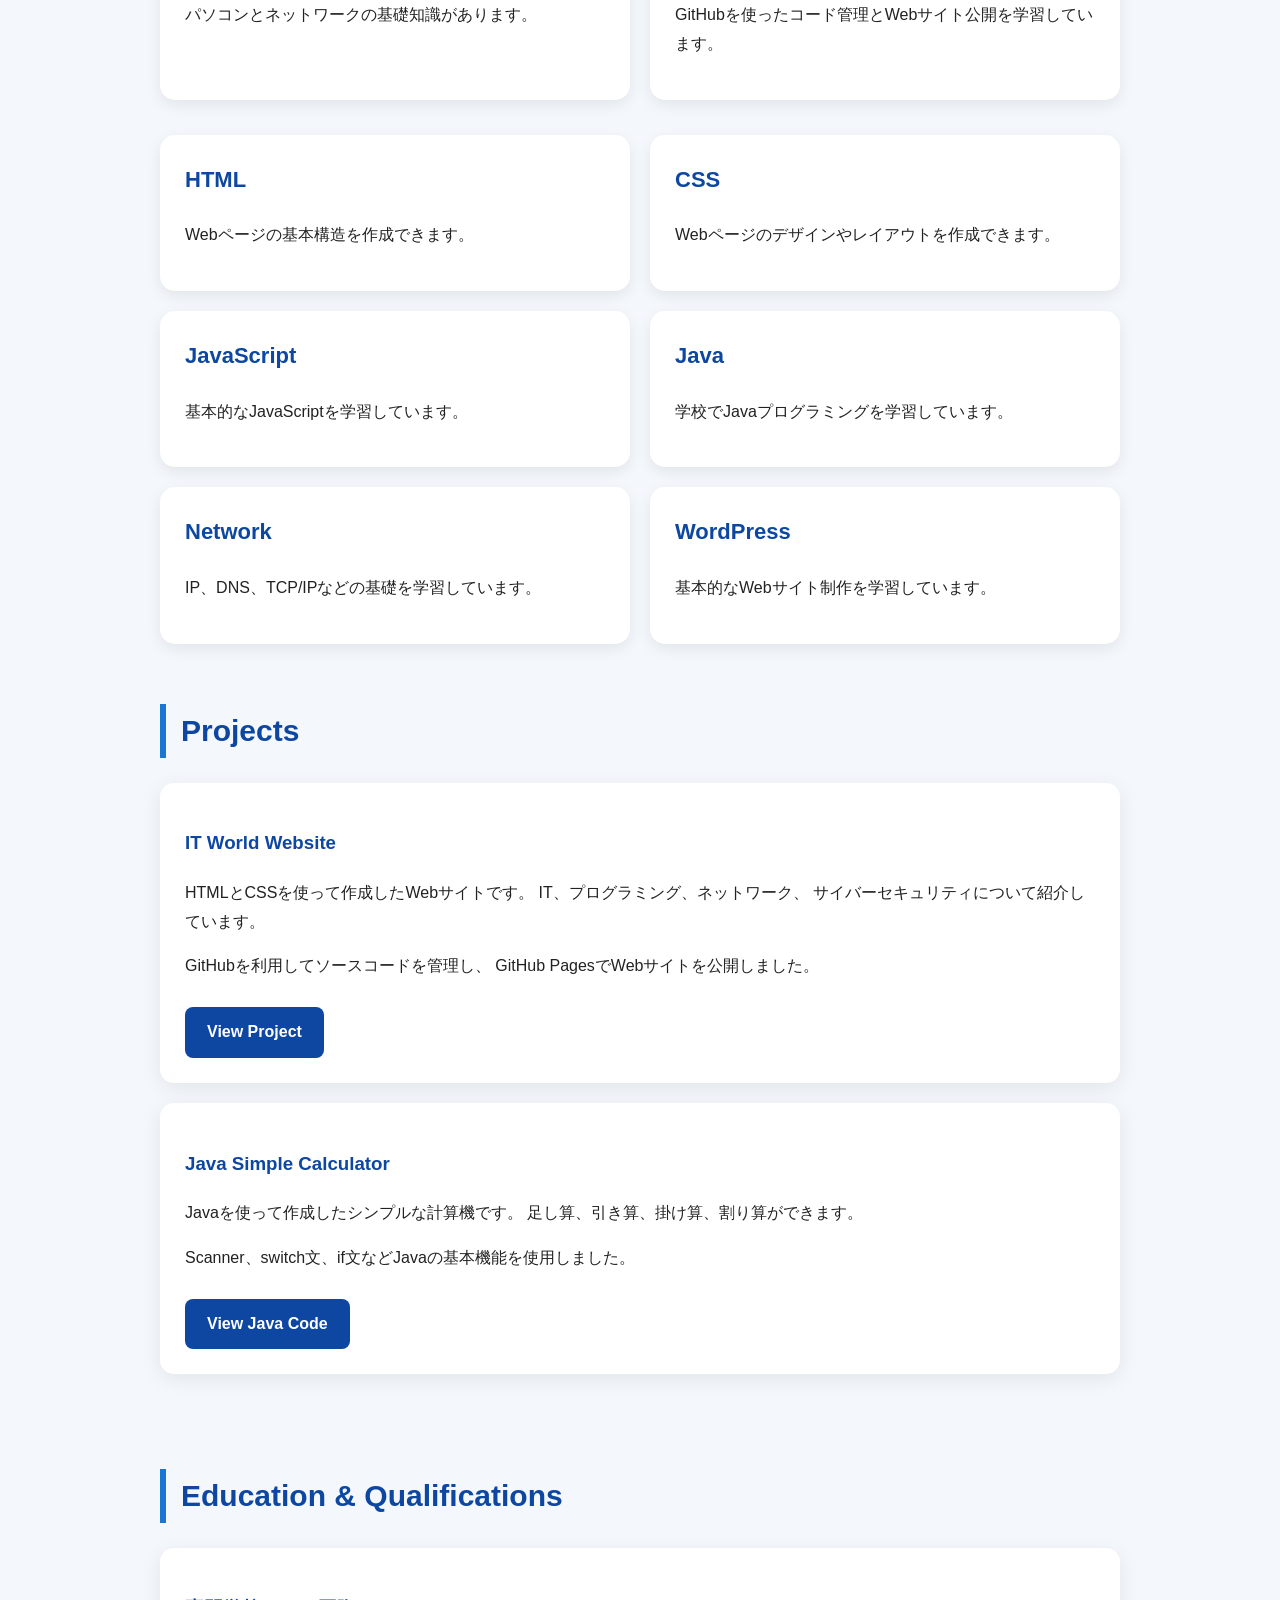
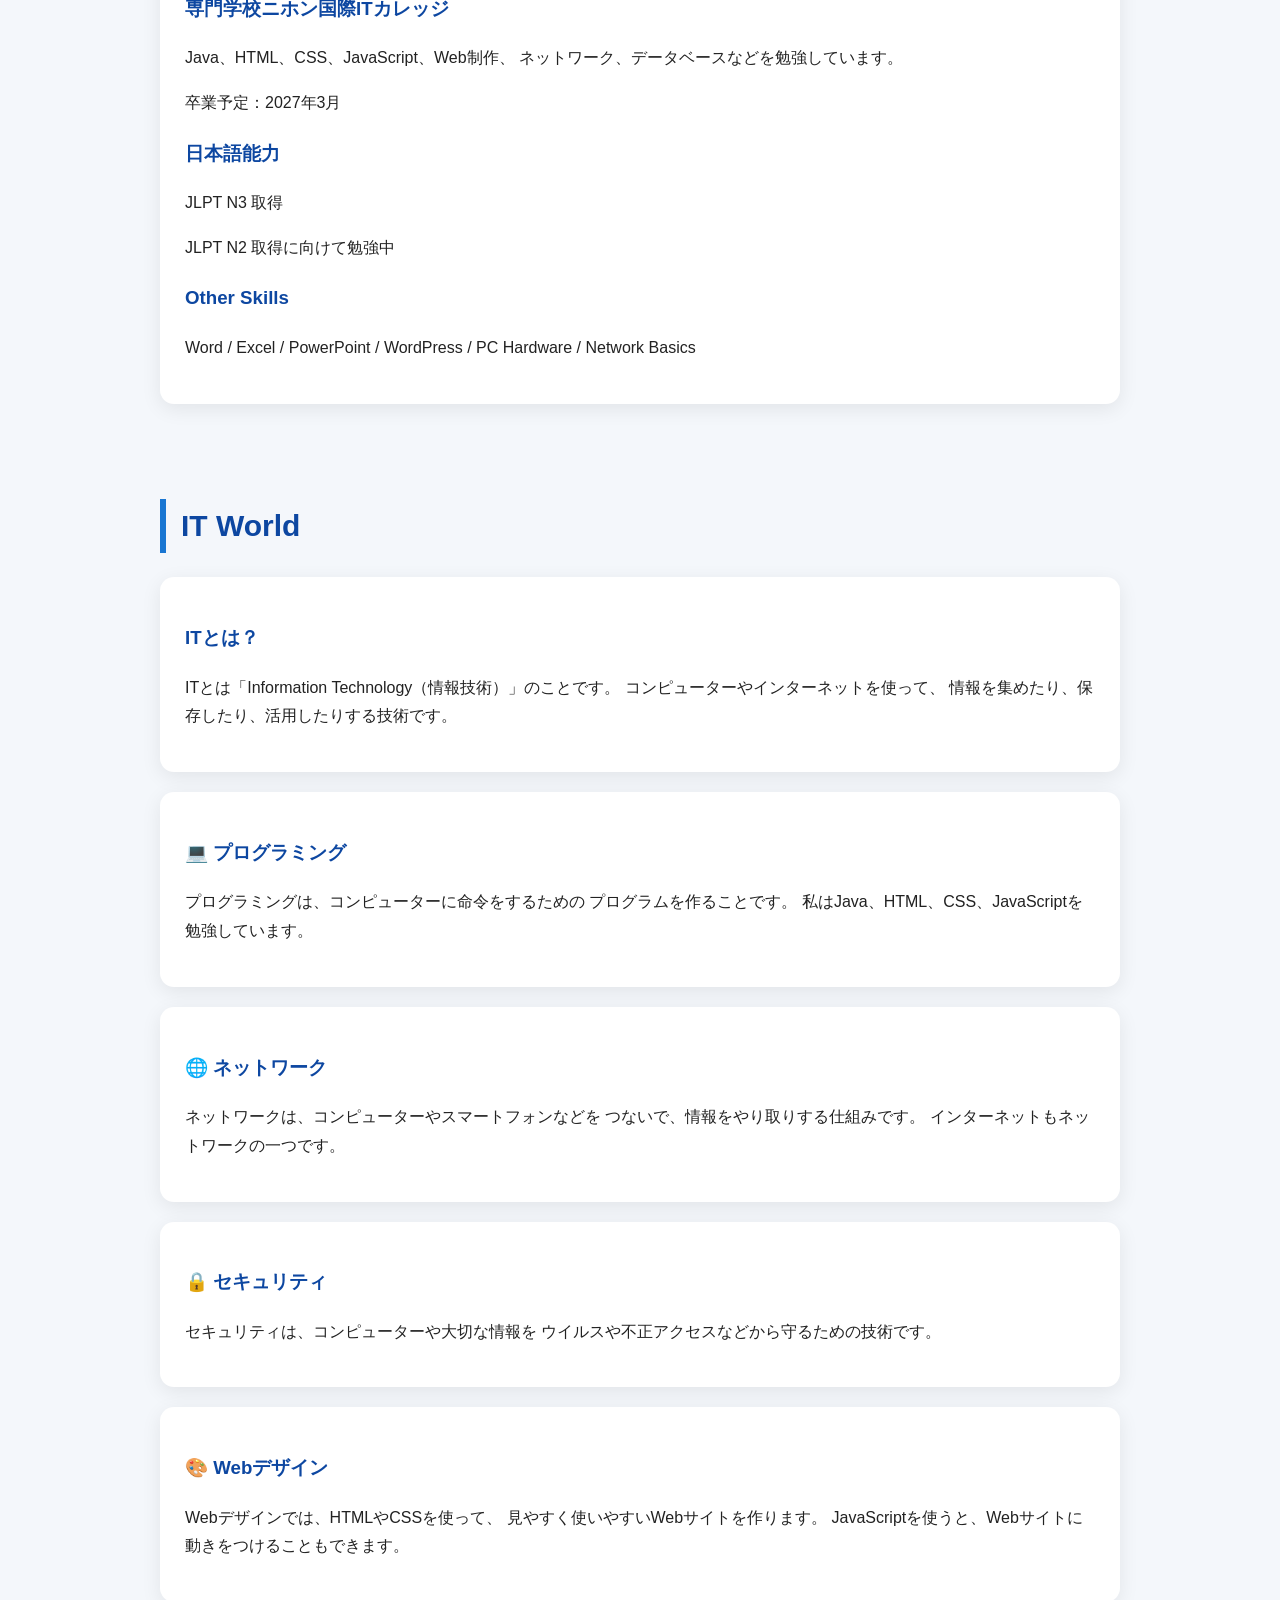
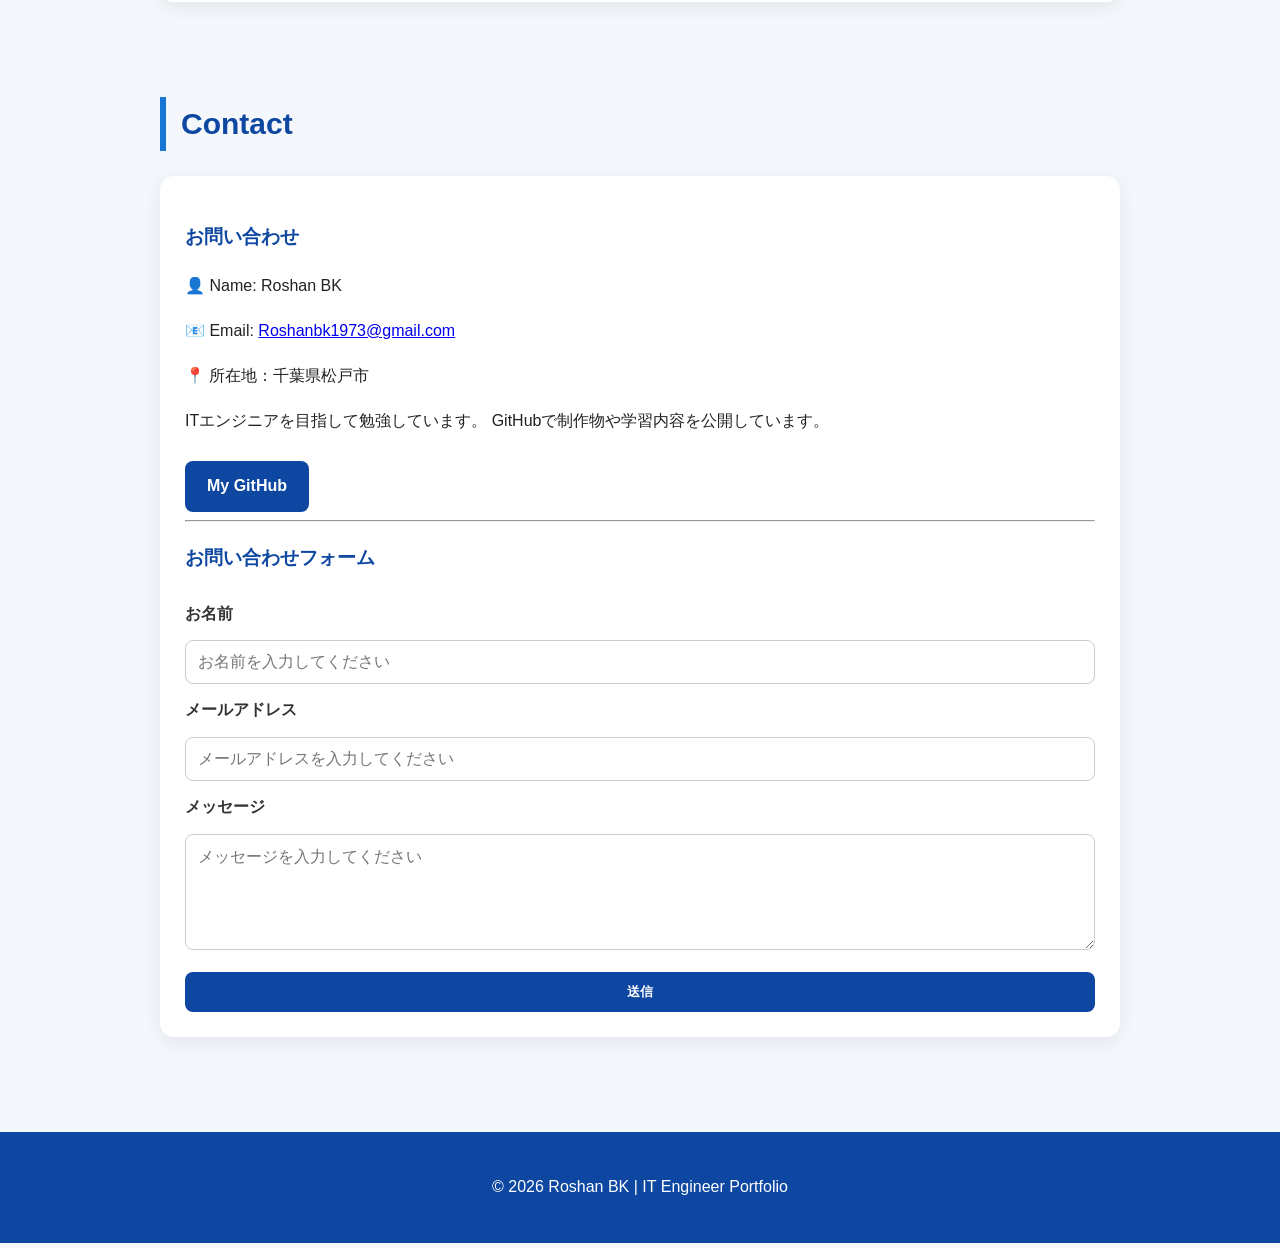
==== commit 0cb8a0db: "Update index.html" ====
--- a/index.html
+++ b/index.html
@@ -188,11 +188,9 @@
         <p>
             卒業予定：2027年3月
         </p>
-
-        <h3>Japanese</h3>
-
-        <p>JLPT N3</p>
-       <p>JLPT N2 取得に向けて学習中</p>
+<h3>日本語能力</h3>
+<p>JLPT N3 取得</p>
+<p>JLPT N2 取得に向けて勉強中</p>
 
         <h3>Other Skills</h3>
 
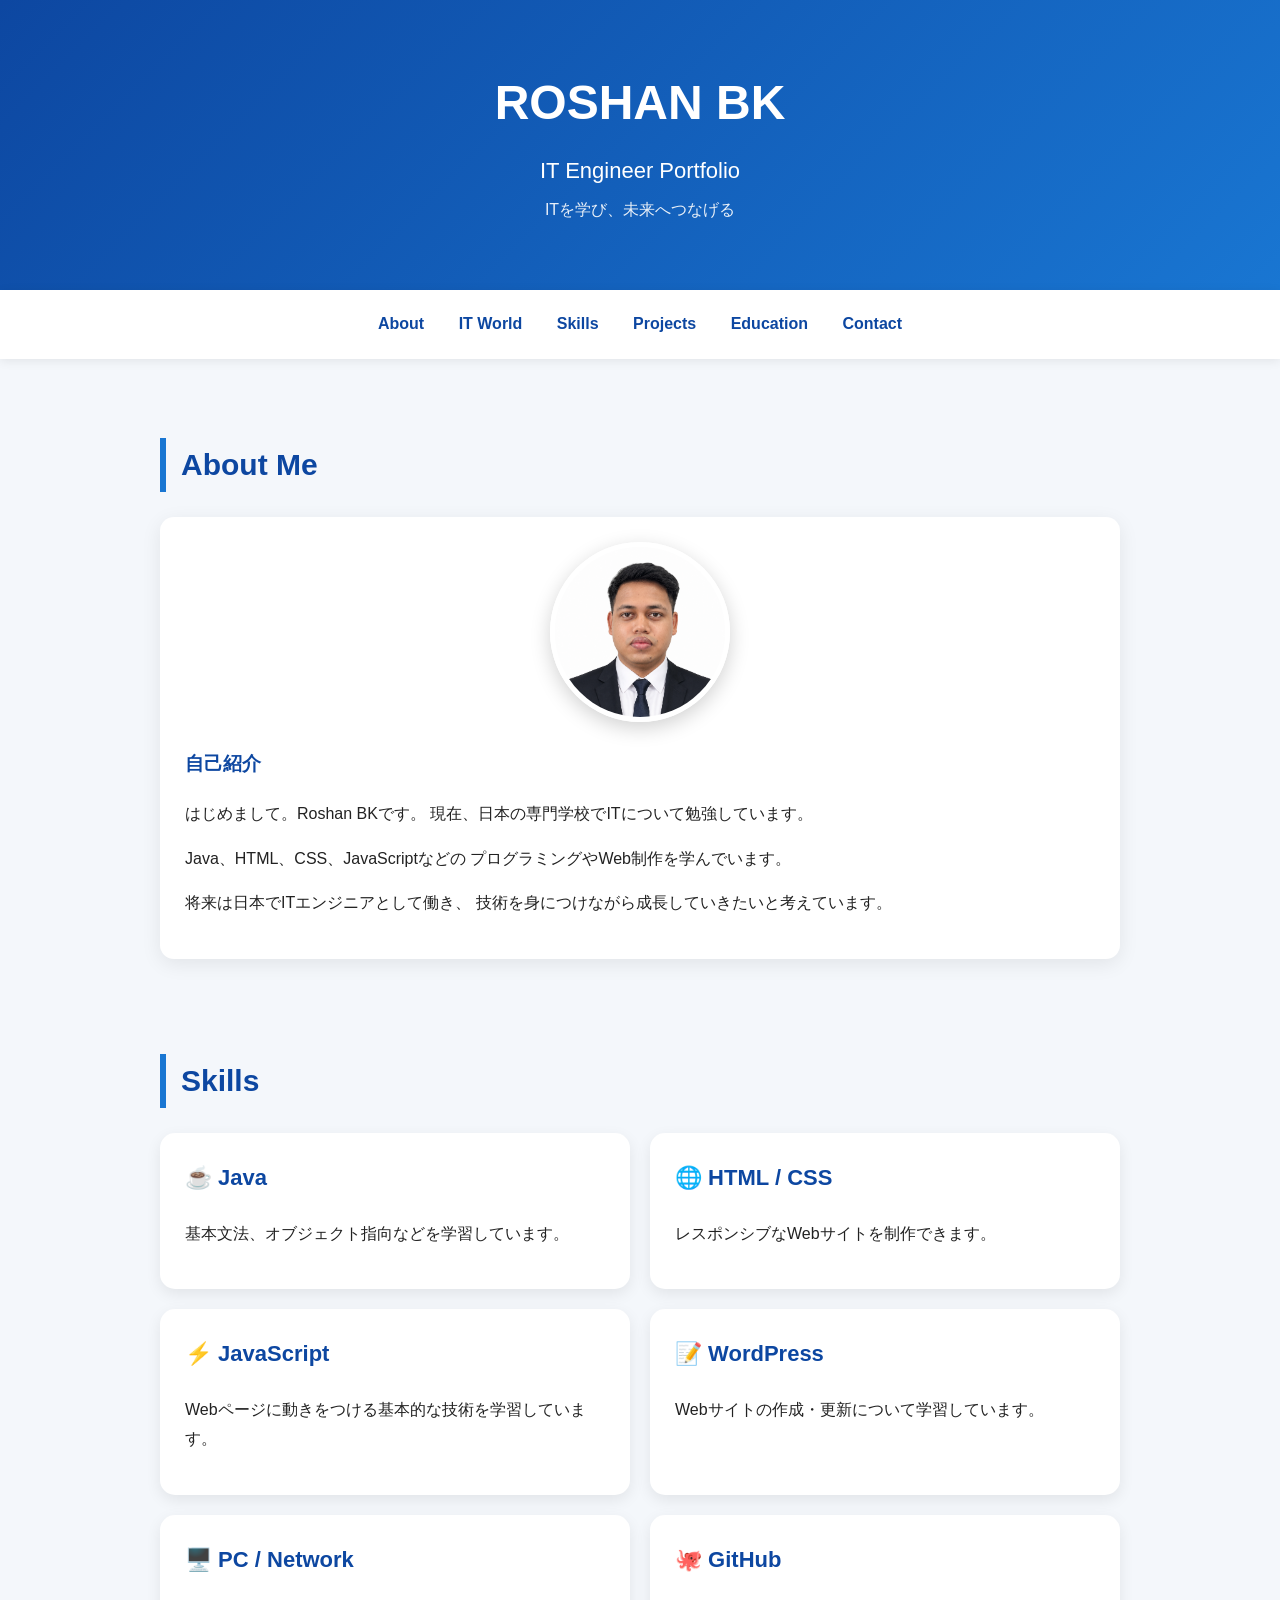
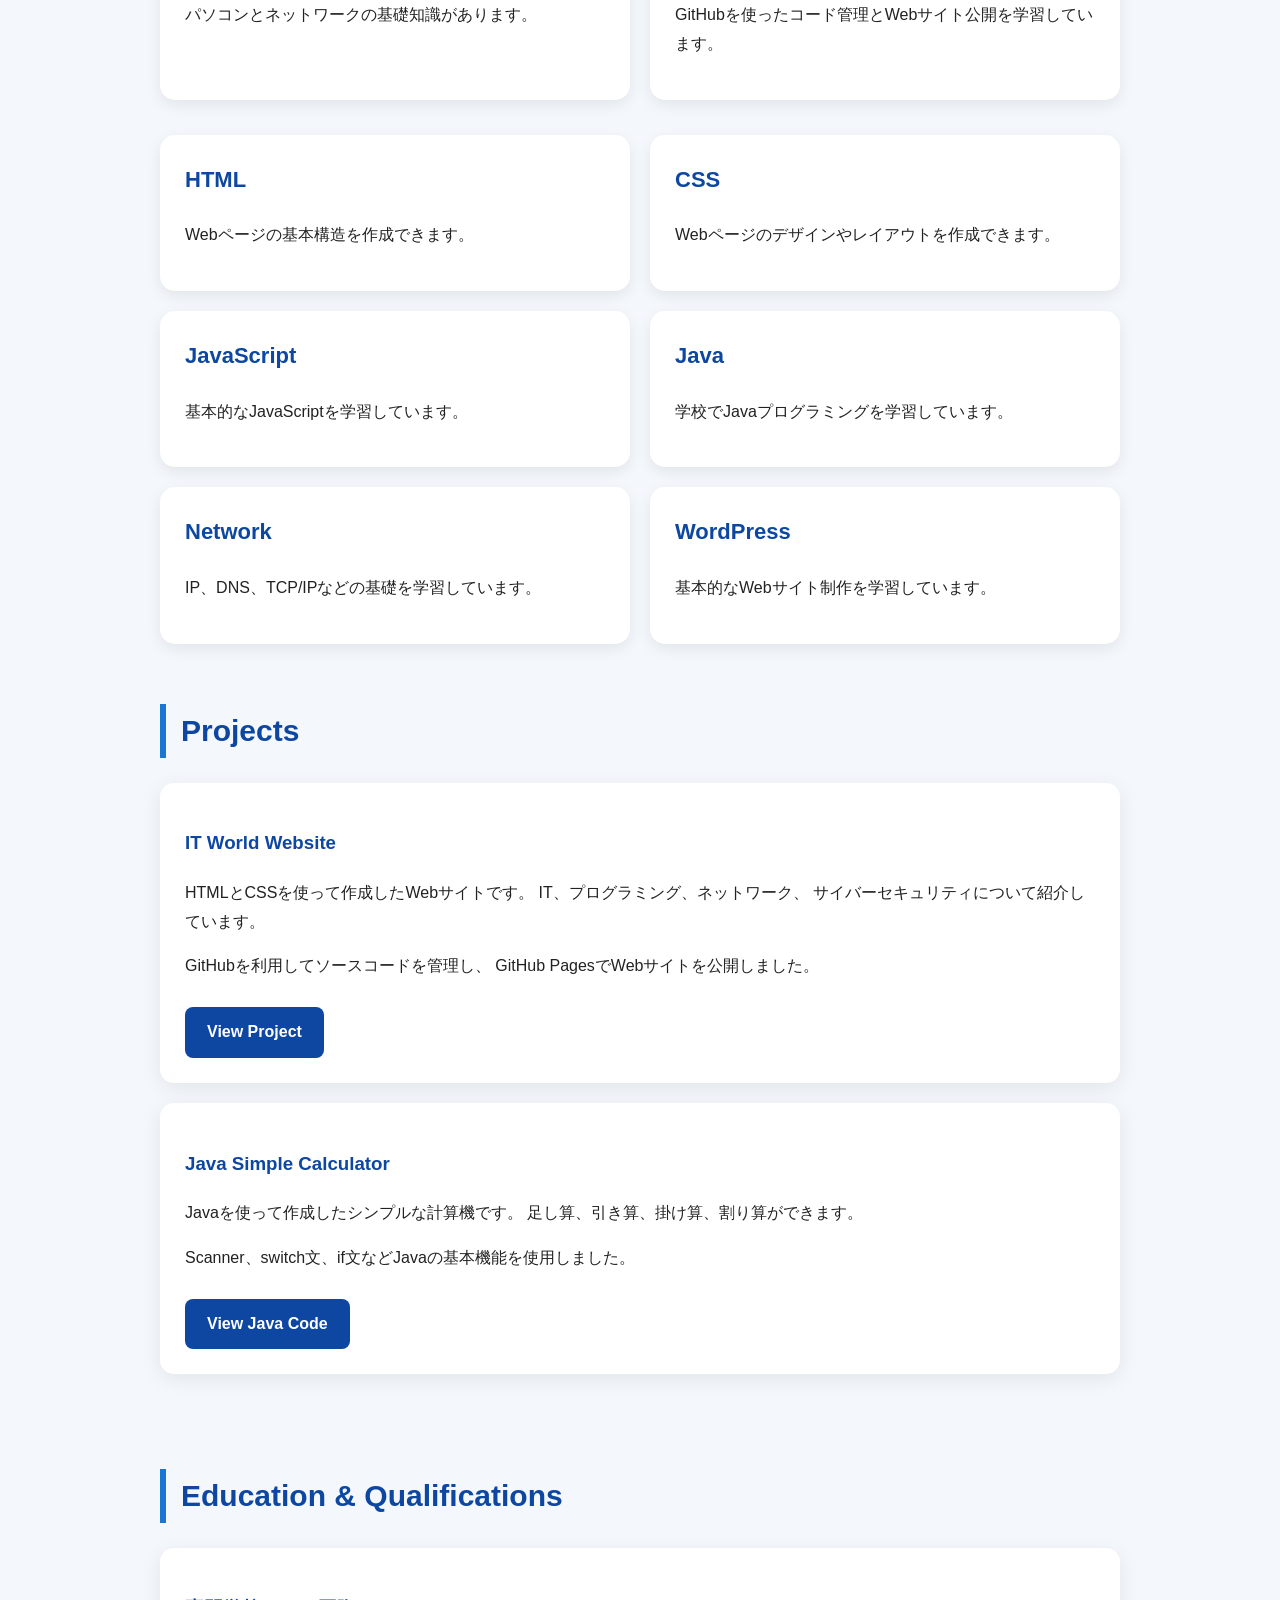
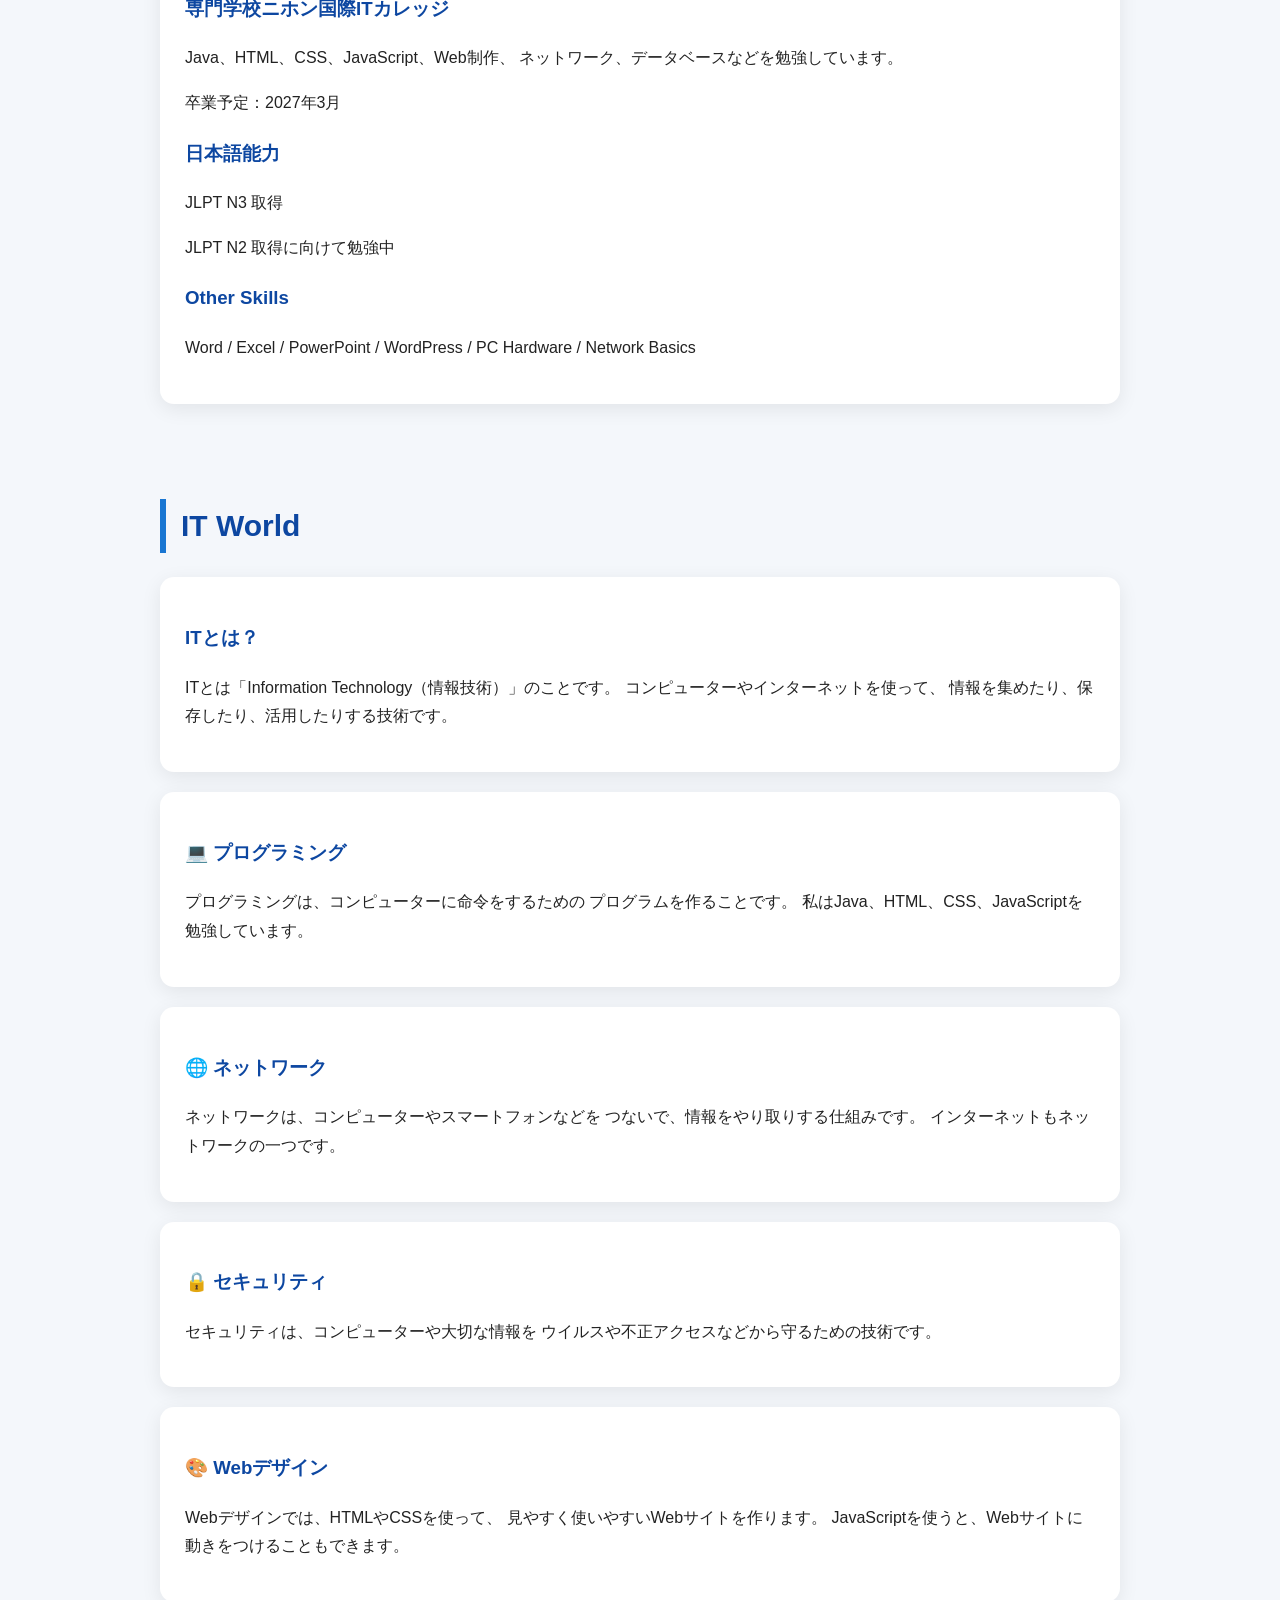
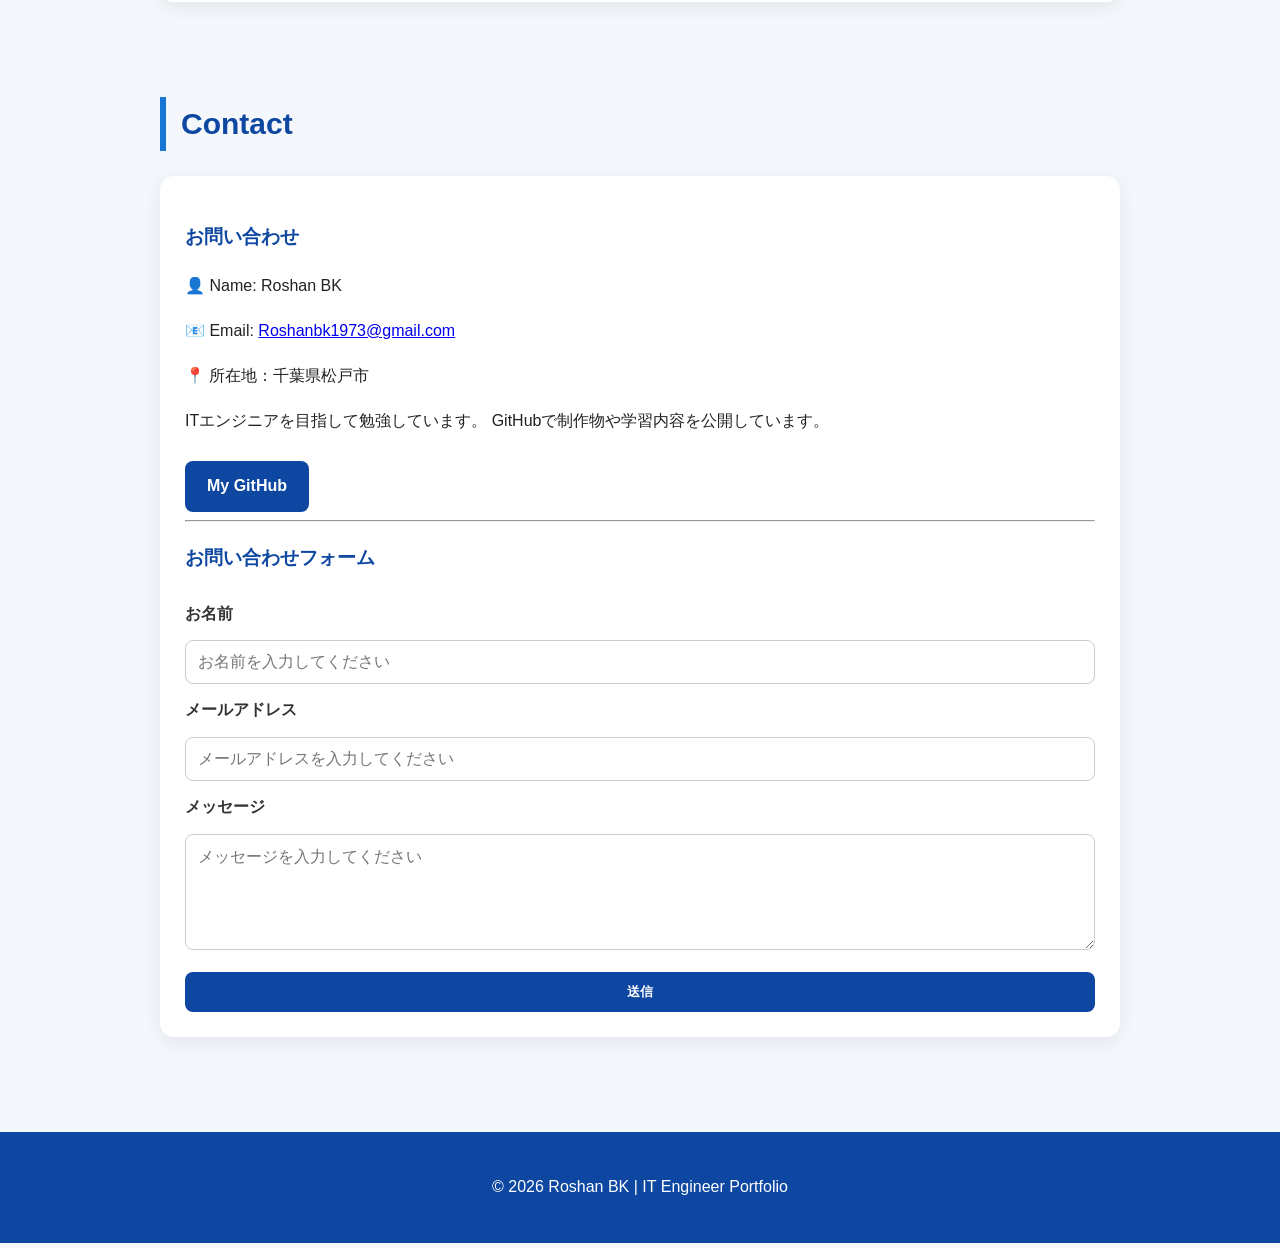
==== commit 963cdbf3: "Change header name to uppercase" ====
--- a/index.html
+++ b/index.html
@@ -3,14 +3,14 @@
 <head>
     <meta charset="UTF-8">
     <meta name="viewport" content="width=device-width, initial-scale=1.0">
-    <title>Roshan BK | IT Engineer Portfolio</title>
+    <title>ROSHAN BK | IT Engineer Portfolio</title>
     <link rel="stylesheet" href="style.css">
 </head>
 
 <body>
 
 <header>
-    <h1>Roshan BK</h1>
+    <h1>ROSHAN BK</h1>
     <p>IT Engineer Portfolio</p>
     <p class="tagline">ITを学び、未来へつなげる</p>
 </header>
@@ -279,25 +279,23 @@
 
 <h3>お問い合わせフォーム</h3>
 
-<form class="contact-form">
+<form class="contact-form"
+      action="https://formspree.io/f/mgaooley"
+      method="POST">
 
     <label for="name">お名前</label>
-    <input type="text"
-           id="name"
-           placeholder="お名前を入力してください">
+    <input type="text" id="name" name="name"
+           placeholder="お名前を入力してください" required>
 
     <label for="email">メールアドレス</label>
-    <input type="email"
-           id="email"
-           placeholder="メールアドレスを入力してください">
+    <input type="email" id="email" name="email"
+           placeholder="メールアドレスを入力してください" required>
 
     <label for="message">メッセージ</label>
-    <textarea id="message"
-              rows="5"
-              placeholder="メッセージを入力してください"></textarea>
+    <textarea id="message" name="message" rows="5"
+              placeholder="メッセージを入力してください" required></textarea>
 
     <button type="submit" class="button">送信</button>
-
 </form>
 
 </div>
--- a/style.css
+++ b/style.css
@@ -266,3 +266,29 @@
         width: 100%;
     }
 }
+/* ===== Mobile Navigation ===== */
+@media (max-width: 600px) {
+
+    nav {
+        display: flex;
+        flex-wrap: wrap;
+        justify-content: center;
+        gap: 8px;
+        padding: 12px 8px;
+    }
+
+    nav a {
+        font-size: 14px;
+        padding: 8px 10px;
+    }
+
+    section {
+        padding-left: 15px;
+        padding-right: 15px;
+    }
+
+    .card {
+        width: 100%;
+        box-sizing: border-box;
+    }
+}
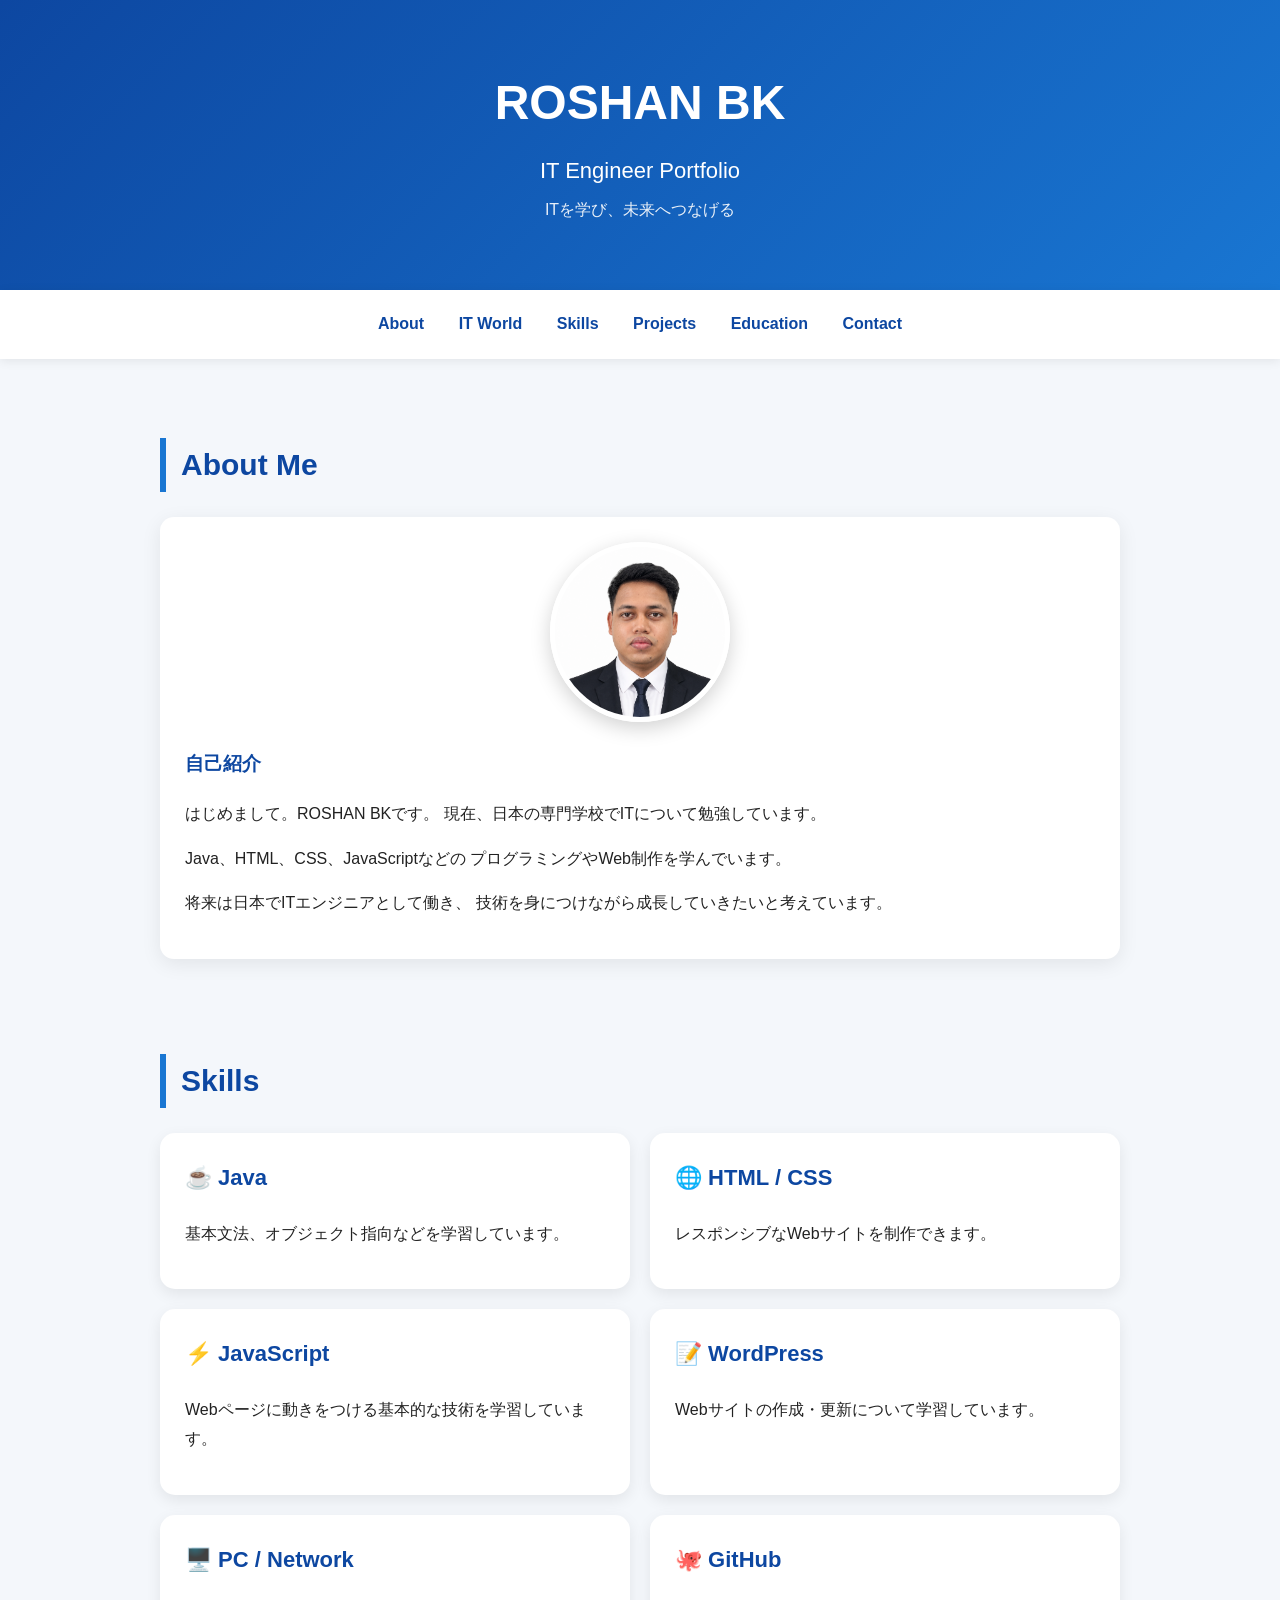
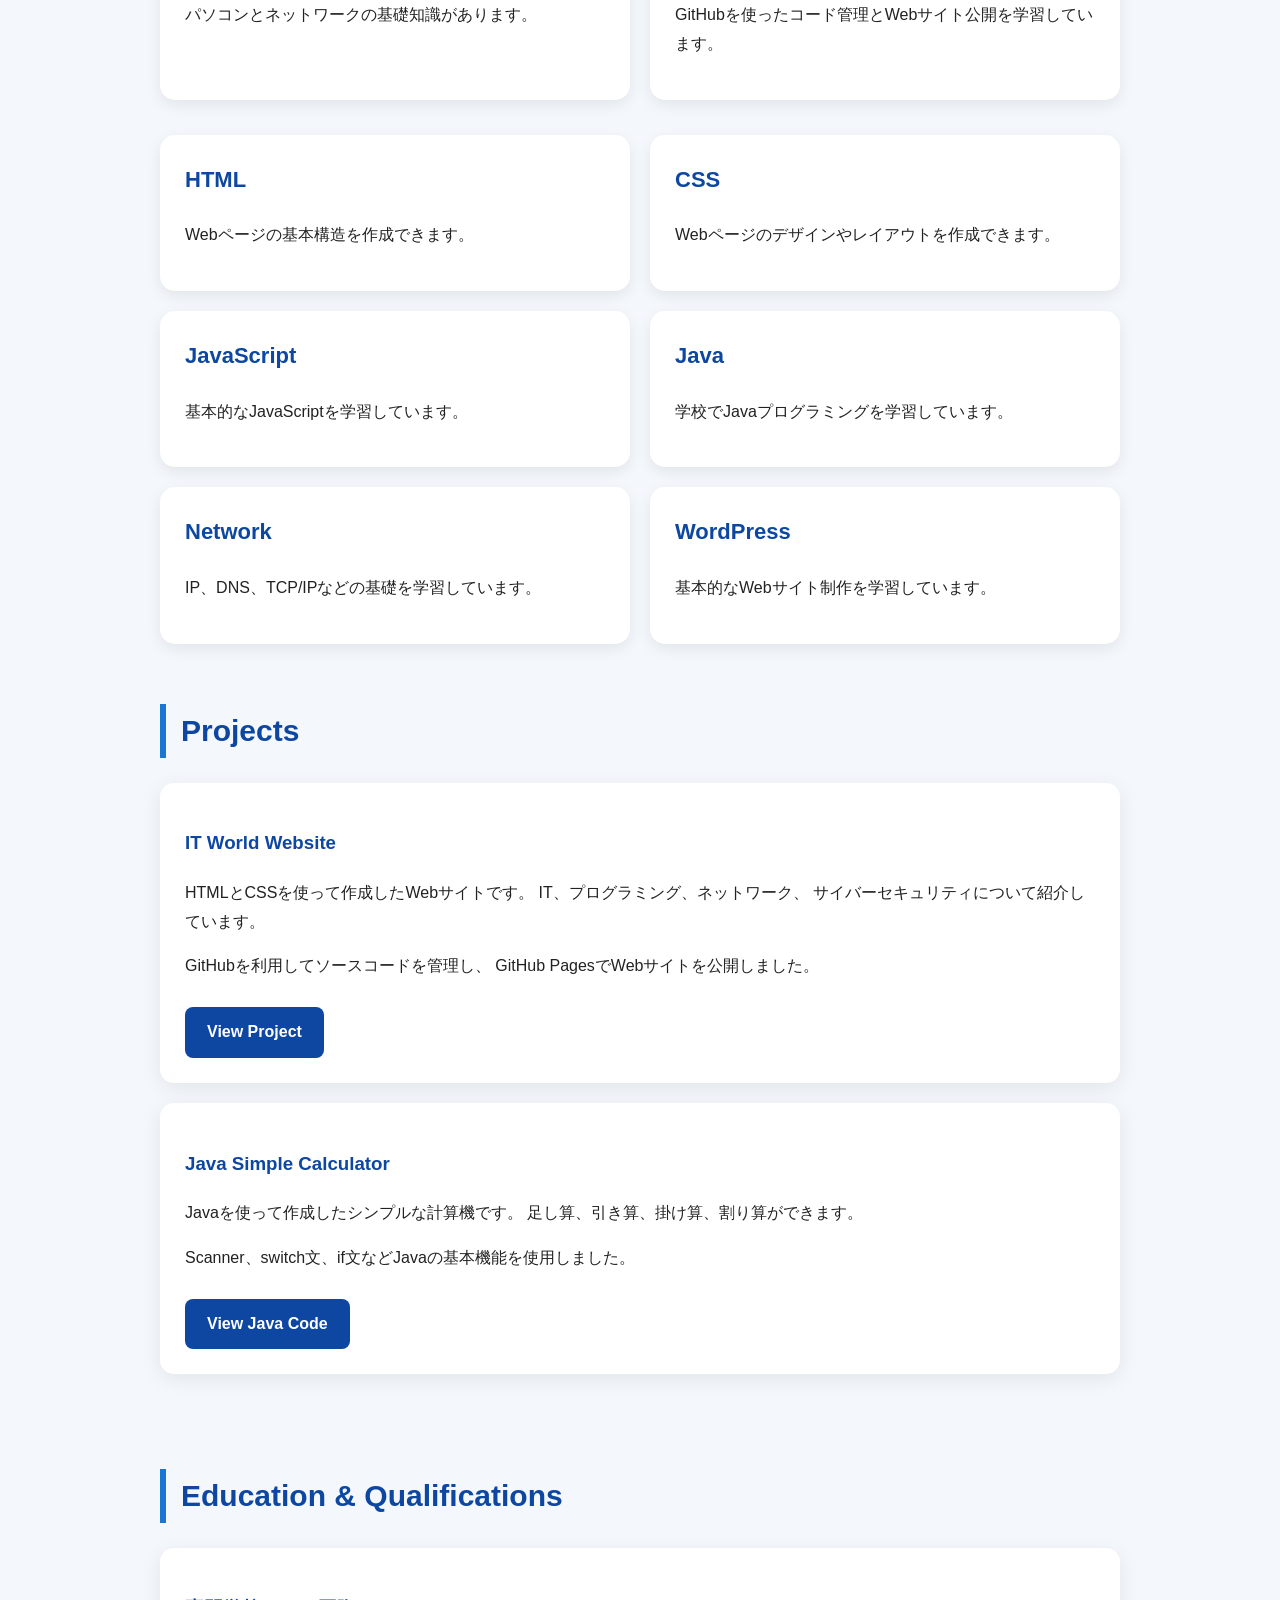
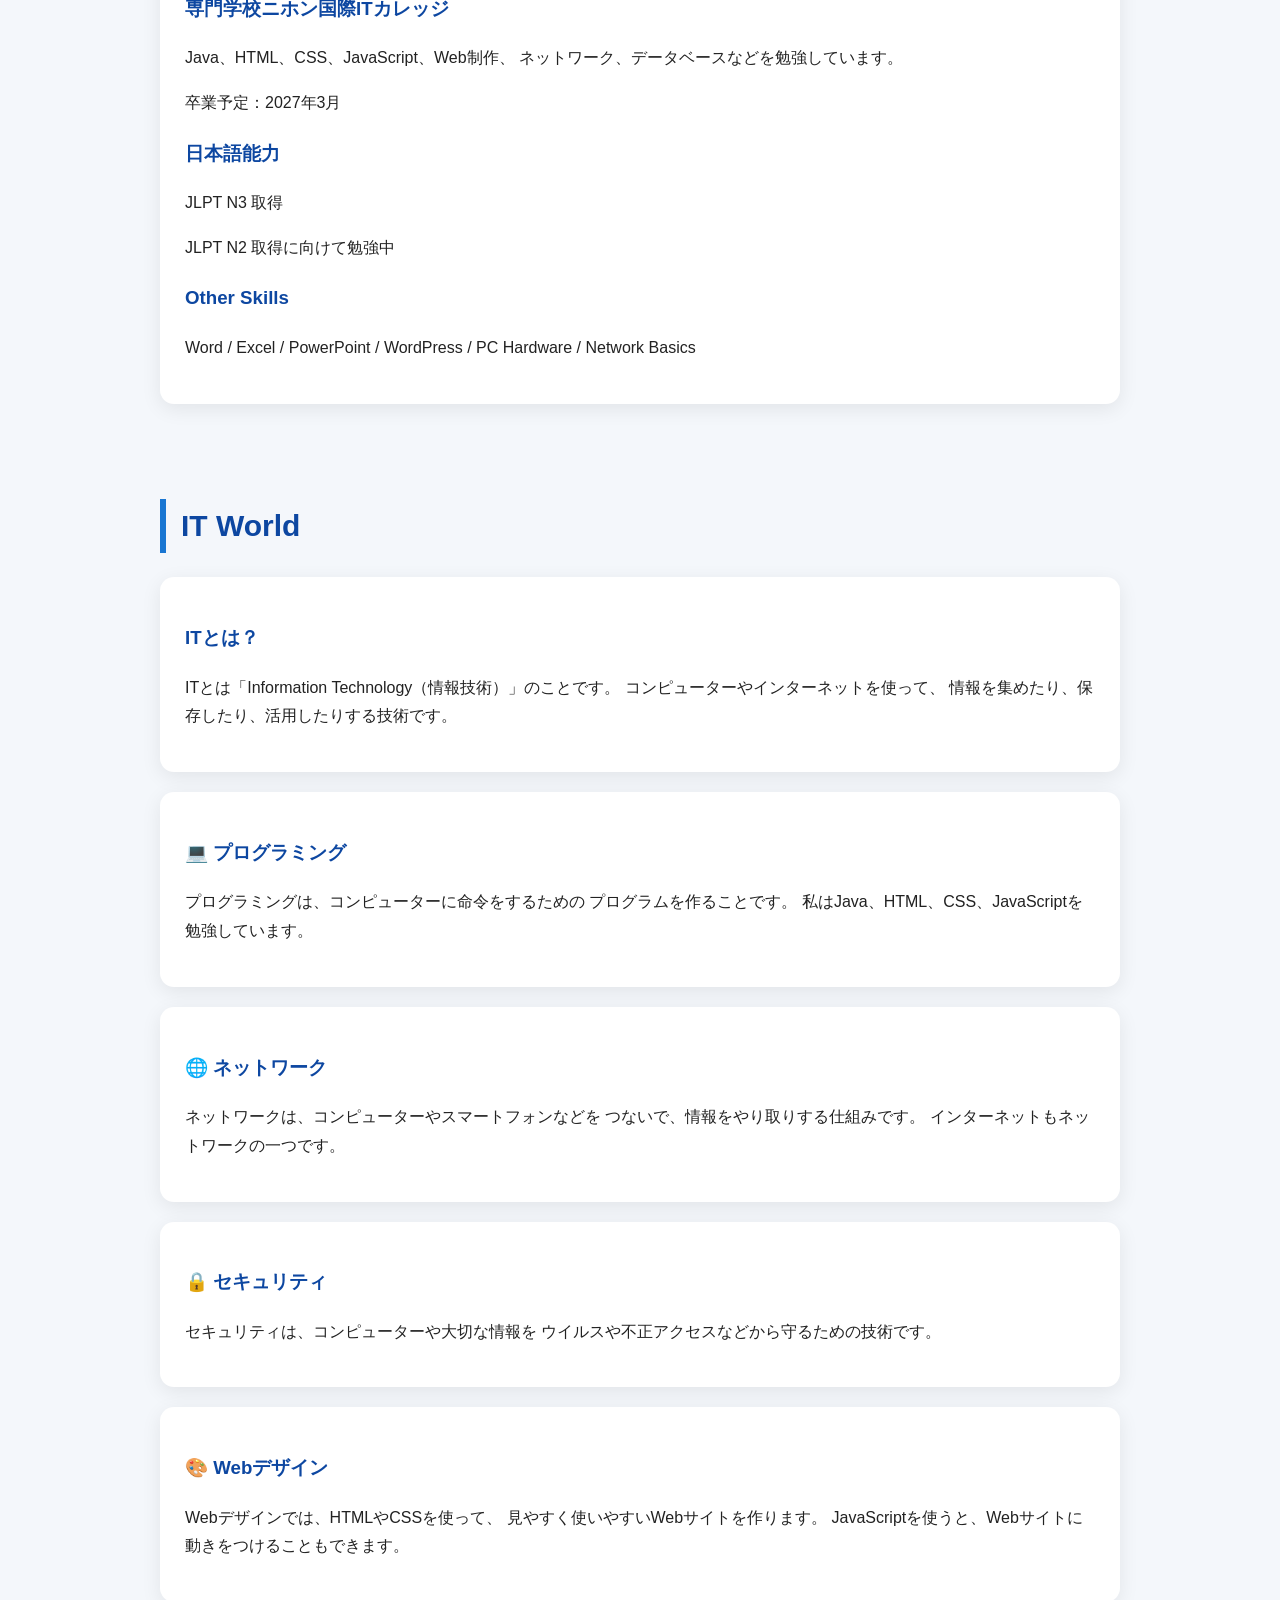
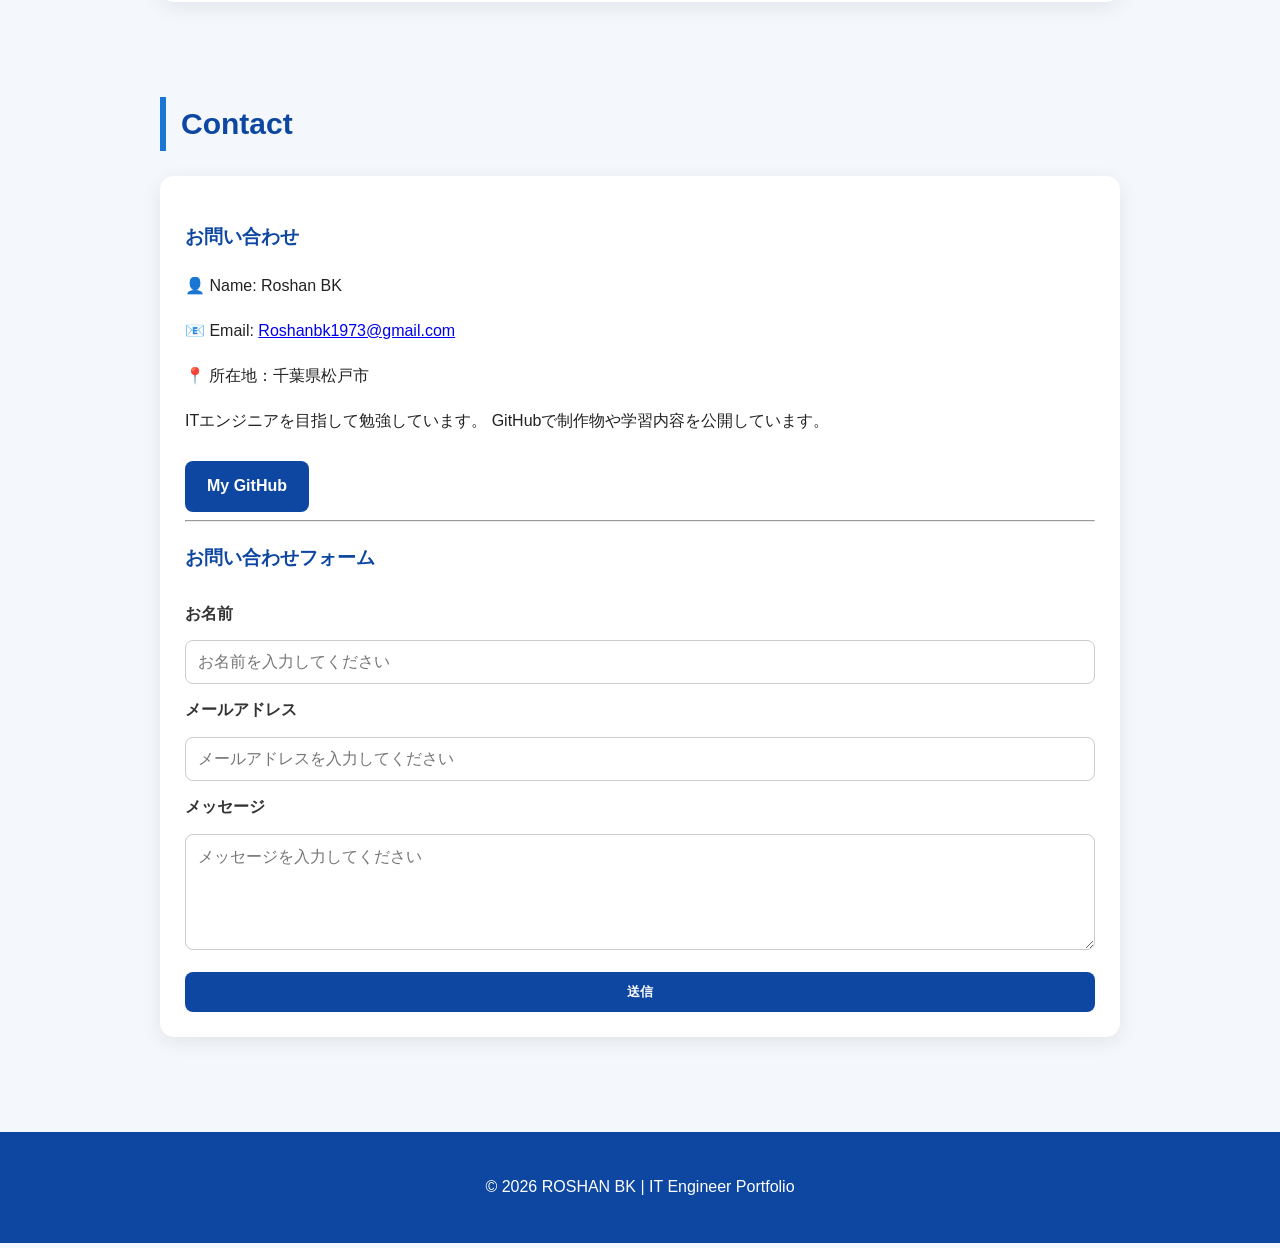
==== commit c4211660: "Update name to uppercase in index.html" ====
--- a/index.html
+++ b/index.html
@@ -38,7 +38,7 @@
     <h3>自己紹介</h3>
 
         <p>
-            はじめまして。Roshan BKです。
+            はじめまして。ROSHAN BKです。
             現在、日本の専門学校でITについて勉強しています。
         </p>
 
@@ -304,7 +304,7 @@
 </main>
 
 <footer>
-    <p>© 2026 Roshan BK | IT Engineer Portfolio</p>
+    <p>© 2026 ROSHAN BK | IT Engineer Portfolio</p>
 </footer>
 
 <script src="script.js"></script>
